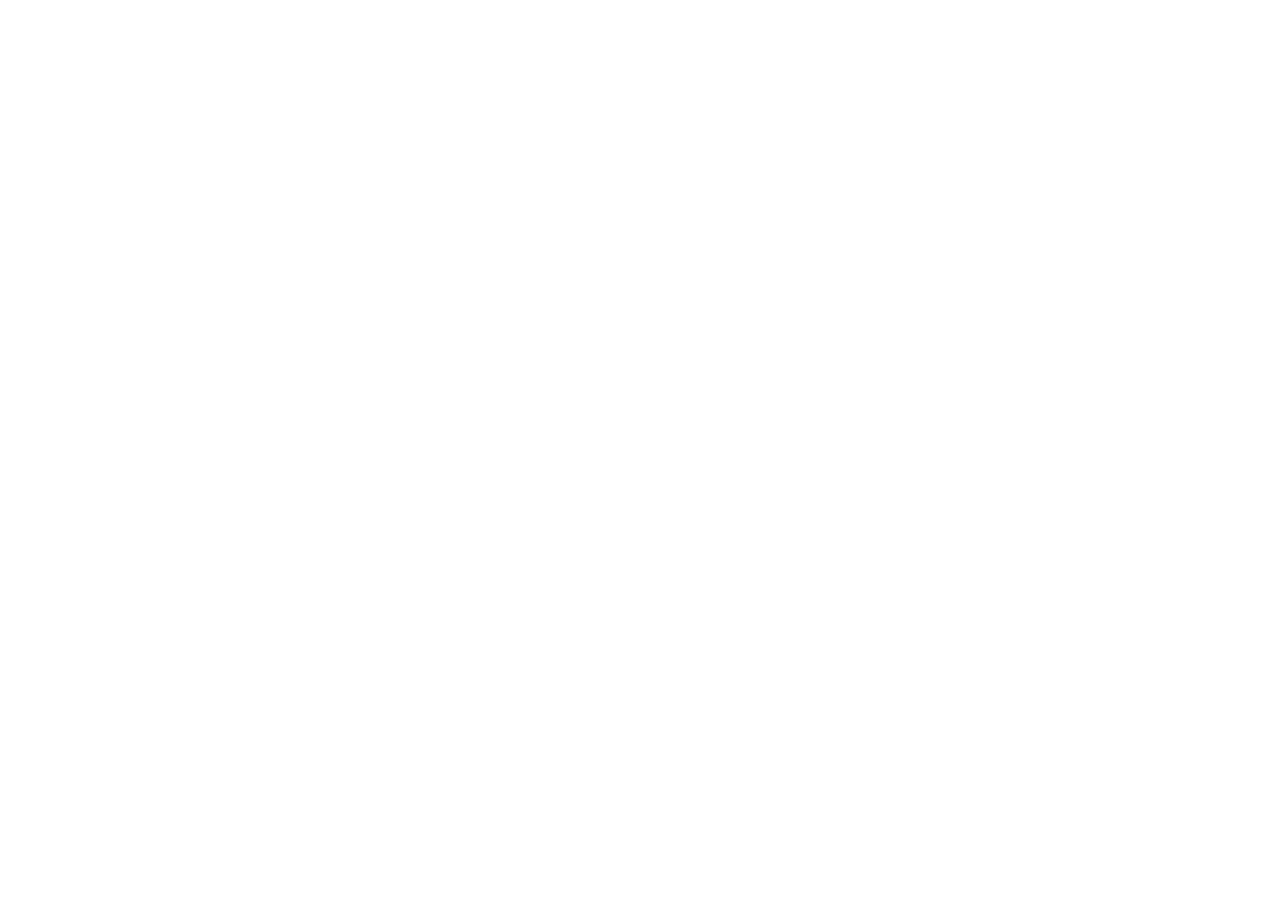
==== index.html @ aa56e837 "init project" ====
<!DOCTYPE html>
<html lang="en">

<head>
    <meta charset="UTF-8">
    <meta http-equiv="X-UA-Compatible" content="IE=edge">
    <meta name="viewport" content="width=device-width, initial-scale=1.0">
    <title>Document</title>
</head>

<body>

</body>

</html>
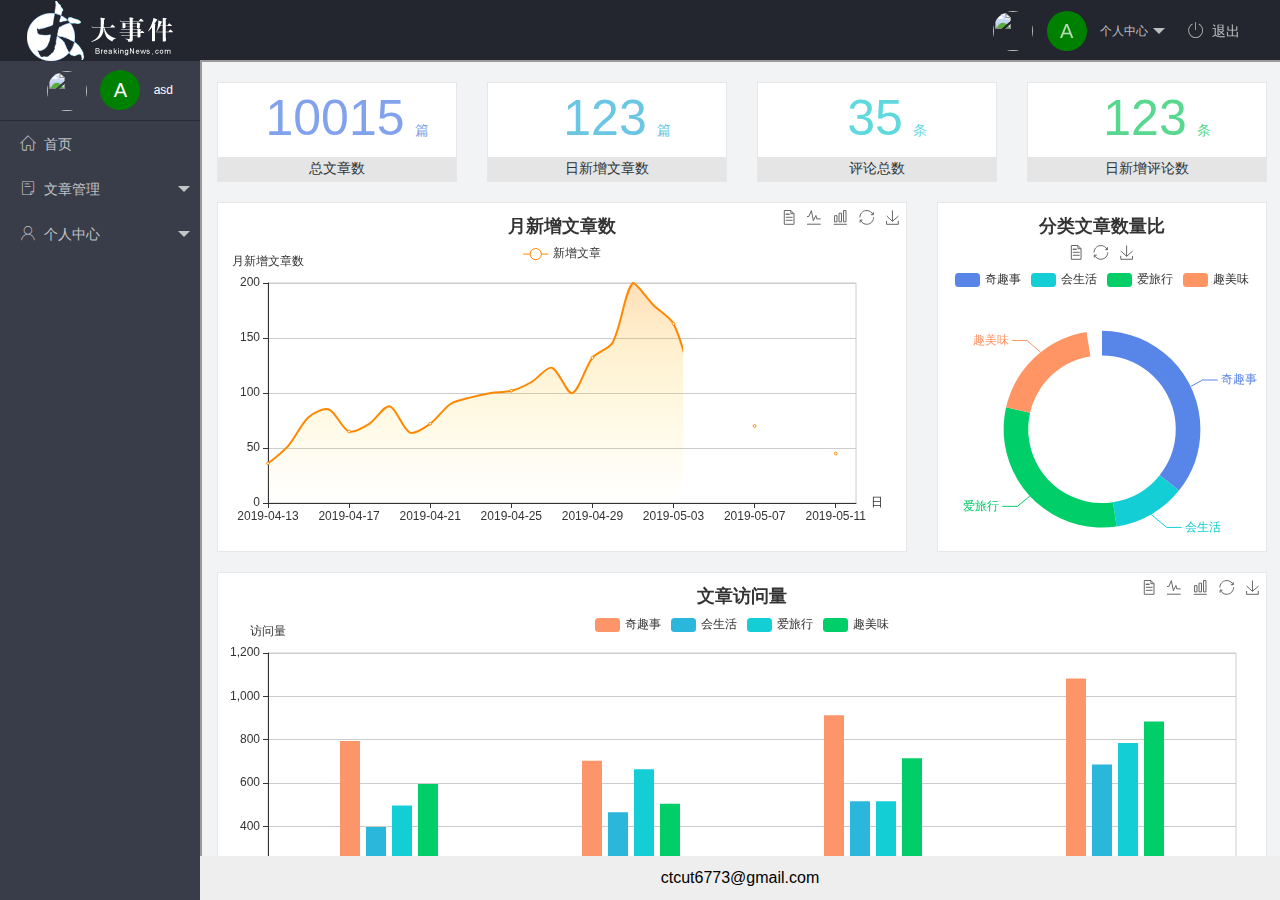
==== commit c8d5aad3: "完成了主页工能" ====
--- a/index.html
+++ b/index.html
@@ -6,10 +6,105 @@
     <meta http-equiv="X-UA-Compatible" content="IE=edge">
     <meta name="viewport" content="width=device-width, initial-scale=1.0">
     <title>Document</title>
+    <link rel="stylesheet" href="/assets/lib/layui/css/layui.css">
+    <link rel="stylesheet" href="/assets/css/index.css">
+    <link rel="stylesheet" href="/assets/fonts/iconfont.css">
 </head>
 
 <body>
+    <div class="layui-layout layui-layout-admin">
+        <div class="layui-header">
+            <div class="layui-logo layui-hide-xs layui-bg-black layui-logoaa">
+                <div class="layui-logoaa"><img src="/assets/images/logo.png" alt=""></div>
+            </div>
+            <!-- 头部区域（可配合layui 已有的水平导航） -->
+            <ul class="layui-nav layui-layout-left">
+                <!-- 移动端显示 -->
+                <li class="layui-nav-item layui-show-xs-inline-block layui-hide-sm" lay-header-event="menuLeft">
+                    <i class="layui-icon layui-icon-spread-left"></i>
+                </li>
 
+
+                <dl class="layui-nav-child">
+                    <dd><a href="">menu 11</a></dd>
+                    <dd><a href="">menu 22</a></dd>
+                    <dd><a href="">menu 33</a></dd>
+                </dl>
+                </li>
+            </ul>
+            <ul class="layui-nav layui-layout-right">
+                <li class="layui-nav-item layui-hide layui-show-md-inline-block">
+                    <a href="javascript:;" class="userinfo">
+                        <img src="//tva1.sinaimg.cn/crop.0.0.118.118.180/5db11ff4gw1e77d3nqrv8j203b03cweg.jpg"
+                            class="layui-nav-img">
+                        <span class="text-avatar">A</span>
+                        个人中心
+                    </a>
+                    <dl class="layui-nav-child">
+                        <dd><a href="">基本资料</a></dd>
+                        <dd><a href="">更换头像</a></dd>
+                        <dd><a href="">重置密码</a></dd>
+                    </dl>
+                </li>
+                <li class="layui-nav-item">
+                    <a href="javascript:;" id="ogou"><span class="iconfont icon-tuichu"></span>退出</a>
+                </li>
+            </ul>
+        </div>
+
+        <div class="layui-side layui-bg-black layui-logoaa">
+            <div class="layui-side-scroll">
+                <!-- 头像 -->
+                <div class="userinfo">
+                    <img src="//tva1.sinaimg.cn/crop.0.0.118.118.180/5db11ff4gw1e77d3nqrv8j203b03cweg.jpg"
+                        class="layui-nav-img">
+                    <span class="text-avatar">A</span>
+                    <span id="welcome">asd</span>
+                </div>
+                <!-- 左侧导航区域（可配合layui已有的垂直导航） -->
+                <ul class="layui-nav layui-nav-tree" lay-shrink="all">
+                    <li class="layui-nav-item"><a href="/home/dashboard.html" target="fm"><span
+                                class="iconfont icon-home"></span>首页</a></li>
+                    <li class="layui-nav-item">
+                        <a class="" href="javascript:;"><span class="iconfont icon-16"></span>文章管理</a>
+                        <dl class="layui-nav-child">
+                            <dd><a href="javascript:;"><i class="layui-icon layui-icon-app"></i> 文章类别</a></dd>
+                            <dd><a href="javascript:;"><i class="layui-icon layui-icon-app"></i>文章列表</a></dd>
+                            <dd><a href="javascript:;"><i class="layui-icon layui-icon-app"></i>发布文章</a></dd>
+
+                        </dl>
+                    </li>
+                    <li class="layui-nav-item">
+                        <a href="javascript:;"><span class="iconfont icon-user"></span>个人中心</a>
+                        <dl class="layui-nav-child">
+                            <dd><a href="javascript:;"><i class="layui-icon layui-icon-app"></i>基本资料</a></dd>
+                            <dd><a href="javascript:;"><i class="layui-icon layui-icon-app"></i>跟换头像</a></dd>
+                            <dd><a href="javascript:;"><i class="layui-icon layui-icon-app"></i>重置密码</a></dd>
+
+                        </dl>
+                    </li>
+
+
+                </ul>
+            </div>
+        </div>
+
+        <div class="layui-body">
+            <!-- 内容主体区域 -->
+
+            <iframe name="fm" src="/home/dashboard.html"></iframe>
+        </div>
+
+        <div class="layui-footer">
+            <!-- 底部固定区域 -->
+            ctcut6773@gmail.com
+        </div>
+    </div>
+
+    <script src="/assets/lib/layui/layui.all.js"></script>
+    <script src="/assets/lib/jquery.js"></script>
+    <script src="/assets/js/baseAPI.js"></script>
+    <script src="/assets/js/index.js"></script>
 </body>
 
 </html>--- a/assets/lib/layui/css/layui.css
+++ b/assets/lib/layui/css/layui.css
@@ -0,0 +1,2 @@
+/** layui-v2.5.5 MIT License By https://www.layui.com */
+ .layui-inline,img{display:inline-block;vertical-align:middle}h1,h2,h3,h4,h5,h6{font-weight:400}.layui-edge,.layui-header,.layui-inline,.layui-main{position:relative}.layui-body,.layui-edge,.layui-elip{overflow:hidden}.layui-btn,.layui-edge,.layui-inline,img{vertical-align:middle}.layui-btn,.layui-disabled,.layui-icon,.layui-unselect{-moz-user-select:none;-webkit-user-select:none;-ms-user-select:none}.layui-elip,.layui-form-checkbox span,.layui-form-pane .layui-form-label{text-overflow:ellipsis;white-space:nowrap}.layui-breadcrumb,.layui-tree-btnGroup{visibility:hidden}blockquote,body,button,dd,div,dl,dt,form,h1,h2,h3,h4,h5,h6,input,li,ol,p,pre,td,textarea,th,ul{margin:0;padding:0;-webkit-tap-highlight-color:rgba(0,0,0,0)}a:active,a:hover{outline:0}img{border:none}li{list-style:none}table{border-collapse:collapse;border-spacing:0}h4,h5,h6{font-size:100%}button,input,optgroup,option,select,textarea{font-family:inherit;font-size:inherit;font-style:inherit;font-weight:inherit;outline:0}pre{white-space:pre-wrap;white-space:-moz-pre-wrap;white-space:-pre-wrap;white-space:-o-pre-wrap;word-wrap:break-word}body{line-height:24px;font:14px Helvetica Neue,Helvetica,PingFang SC,Tahoma,Arial,sans-serif}hr{height:1px;margin:10px 0;border:0;clear:both}a{color:#333;text-decoration:none}a:hover{color:#777}a cite{font-style:normal;*cursor:pointer}.layui-border-box,.layui-border-box *{box-sizing:border-box}.layui-box,.layui-box *{box-sizing:content-box}.layui-clear{clear:both;*zoom:1}.layui-clear:after{content:'\20';clear:both;*zoom:1;display:block;height:0}.layui-inline{*display:inline;*zoom:1}.layui-edge{display:inline-block;width:0;height:0;border-width:6px;border-style:dashed;border-color:transparent}.layui-edge-top{top:-4px;border-bottom-color:#999;border-bottom-style:solid}.layui-edge-right{border-left-color:#999;border-left-style:solid}.layui-edge-bottom{top:2px;border-top-color:#999;border-top-style:solid}.layui-edge-left{border-right-color:#999;border-right-style:solid}.layui-disabled,.layui-disabled:hover{color:#d2d2d2!important;cursor:not-allowed!important}.layui-circle{border-radius:100%}.layui-show{display:block!important}.layui-hide{display:none!important}@font-face{font-family:layui-icon;src:url(../font/iconfont.eot?v=250);src:url(../font/iconfont.eot?v=250#iefix) format('embedded-opentype'),url(../font/iconfont.woff2?v=250) format('woff2'),url(../font/iconfont.woff?v=250) format('woff'),url(../font/iconfont.ttf?v=250) format('truetype'),url(../font/iconfont.svg?v=250#layui-icon) format('svg')}.layui-icon{font-family:layui-icon!important;font-size:16px;font-style:normal;-webkit-font-smoothing:antialiased;-moz-osx-font-smoothing:grayscale}.layui-icon-reply-fill:before{content:"\e611"}.layui-icon-set-fill:before{content:"\e614"}.layui-icon-menu-fill:before{content:"\e60f"}.layui-icon-search:before{content:"\e615"}.layui-icon-share:before{content:"\e641"}.layui-icon-set-sm:before{content:"\e620"}.layui-icon-engine:before{content:"\e628"}.layui-icon-close:before{content:"\1006"}.layui-icon-close-fill:before{content:"\1007"}.layui-icon-chart-screen:before{content:"\e629"}.layui-icon-star:before{content:"\e600"}.layui-icon-circle-dot:before{content:"\e617"}.layui-icon-chat:before{content:"\e606"}.layui-icon-release:before{content:"\e609"}.layui-icon-list:before{content:"\e60a"}.layui-icon-chart:before{content:"\e62c"}.layui-icon-ok-circle:before{content:"\1005"}.layui-icon-layim-theme:before{content:"\e61b"}.layui-icon-table:before{content:"\e62d"}.layui-icon-right:before{content:"\e602"}.layui-icon-left:before{content:"\e603"}.layui-icon-cart-simple:before{content:"\e698"}.layui-icon-face-cry:before{content:"\e69c"}.layui-icon-face-smile:before{content:"\e6af"}.layui-icon-survey:before{content:"\e6b2"}.layui-icon-tree:before{content:"\e62e"}.layui-icon-upload-circle:before{content:"\e62f"}.layui-icon-add-circle:before{content:"\e61f"}.layui-icon-download-circle:before{content:"\e601"}.layui-icon-templeate-1:before{content:"\e630"}.layui-icon-util:before{content:"\e631"}.layui-icon-face-surprised:before{content:"\e664"}.layui-icon-edit:before{content:"\e642"}.layui-icon-speaker:before{content:"\e645"}.layui-icon-down:before{content:"\e61a"}.layui-icon-file:before{content:"\e621"}.layui-icon-layouts:before{content:"\e632"}.layui-icon-rate-half:before{content:"\e6c9"}.layui-icon-add-circle-fine:before{content:"\e608"}.layui-icon-prev-circle:before{content:"\e633"}.layui-icon-read:before{content:"\e705"}.layui-icon-404:before{content:"\e61c"}.layui-icon-carousel:before{content:"\e634"}.layui-icon-help:before{content:"\e607"}.layui-icon-code-circle:before{content:"\e635"}.layui-icon-water:before{content:"\e636"}.layui-icon-username:before{content:"\e66f"}.layui-icon-find-fill:before{content:"\e670"}.layui-icon-about:before{content:"\e60b"}.layui-icon-location:before{content:"\e715"}.layui-icon-up:before{content:"\e619"}.layui-icon-pause:before{content:"\e651"}.layui-icon-date:before{content:"\e637"}.layui-icon-layim-uploadfile:before{content:"\e61d"}.layui-icon-delete:before{content:"\e640"}.layui-icon-play:before{content:"\e652"}.layui-icon-top:before{content:"\e604"}.layui-icon-friends:before{content:"\e612"}.layui-icon-refresh-3:before{content:"\e9aa"}.layui-icon-ok:before{content:"\e605"}.layui-icon-layer:before{content:"\e638"}.layui-icon-face-smile-fine:before{content:"\e60c"}.layui-icon-dollar:before{content:"\e659"}.layui-icon-group:before{content:"\e613"}.layui-icon-layim-download:before{content:"\e61e"}.layui-icon-picture-fine:before{content:"\e60d"}.layui-icon-link:before{content:"\e64c"}.layui-icon-diamond:before{content:"\e735"}.layui-icon-log:before{content:"\e60e"}.layui-icon-rate-solid:before{content:"\e67a"}.layui-icon-fonts-del:before{content:"\e64f"}.layui-icon-unlink:before{content:"\e64d"}.layui-icon-fonts-clear:before{content:"\e639"}.layui-icon-triangle-r:before{content:"\e623"}.layui-icon-circle:before{content:"\e63f"}.layui-icon-radio:before{content:"\e643"}.layui-icon-align-center:before{content:"\e647"}.layui-icon-align-right:before{content:"\e648"}.layui-icon-align-left:before{content:"\e649"}.layui-icon-loading-1:before{content:"\e63e"}.layui-icon-return:before{content:"\e65c"}.layui-icon-fonts-strong:before{content:"\e62b"}.layui-icon-upload:before{content:"\e67c"}.layui-icon-dialogue:before{content:"\e63a"}.layui-icon-video:before{content:"\e6ed"}.layui-icon-headset:before{content:"\e6fc"}.layui-icon-cellphone-fine:before{content:"\e63b"}.layui-icon-add-1:before{content:"\e654"}.layui-icon-face-smile-b:before{content:"\e650"}.layui-icon-fonts-html:before{content:"\e64b"}.layui-icon-form:before{content:"\e63c"}.layui-icon-cart:before{content:"\e657"}.layui-icon-camera-fill:before{content:"\e65d"}.layui-icon-tabs:before{content:"\e62a"}.layui-icon-fonts-code:before{content:"\e64e"}.layui-icon-fire:before{content:"\e756"}.layui-icon-set:before{content:"\e716"}.layui-icon-fonts-u:before{content:"\e646"}.layui-icon-triangle-d:before{content:"\e625"}.layui-icon-tips:before{content:"\e702"}.layui-icon-picture:before{content:"\e64a"}.layui-icon-more-vertical:before{content:"\e671"}.layui-icon-flag:before{content:"\e66c"}.layui-icon-loading:before{content:"\e63d"}.layui-icon-fonts-i:before{content:"\e644"}.layui-icon-refresh-1:before{content:"\e666"}.layui-icon-rmb:before{content:"\e65e"}.layui-icon-home:before{content:"\e68e"}.layui-icon-user:before{content:"\e770"}.layui-icon-notice:before{content:"\e667"}.layui-icon-login-weibo:before{content:"\e675"}.layui-icon-voice:before{content:"\e688"}.layui-icon-upload-drag:before{content:"\e681"}.layui-icon-login-qq:before{content:"\e676"}.layui-icon-snowflake:before{content:"\e6b1"}.layui-icon-file-b:before{content:"\e655"}.layui-icon-template:before{content:"\e663"}.layui-icon-auz:before{content:"\e672"}.layui-icon-console:before{content:"\e665"}.layui-icon-app:before{content:"\e653"}.layui-icon-prev:before{content:"\e65a"}.layui-icon-website:before{content:"\e7ae"}.layui-icon-next:before{content:"\e65b"}.layui-icon-component:before{content:"\e857"}.layui-icon-more:before{content:"\e65f"}.layui-icon-login-wechat:before{content:"\e677"}.layui-icon-shrink-right:before{content:"\e668"}.layui-icon-spread-left:before{content:"\e66b"}.layui-icon-camera:before{content:"\e660"}.layui-icon-note:before{content:"\e66e"}.layui-icon-refresh:before{content:"\e669"}.layui-icon-female:before{content:"\e661"}.layui-icon-male:before{content:"\e662"}.layui-icon-password:before{content:"\e673"}.layui-icon-senior:before{content:"\e674"}.layui-icon-theme:before{content:"\e66a"}.layui-icon-tread:before{content:"\e6c5"}.layui-icon-praise:before{content:"\e6c6"}.layui-icon-star-fill:before{content:"\e658"}.layui-icon-rate:before{content:"\e67b"}.layui-icon-template-1:before{content:"\e656"}.layui-icon-vercode:before{content:"\e679"}.layui-icon-cellphone:before{content:"\e678"}.layui-icon-screen-full:before{content:"\e622"}.layui-icon-screen-restore:before{content:"\e758"}.layui-icon-cols:before{content:"\e610"}.layui-icon-export:before{content:"\e67d"}.layui-icon-print:before{content:"\e66d"}.layui-icon-slider:before{content:"\e714"}.layui-icon-addition:before{content:"\e624"}.layui-icon-subtraction:before{content:"\e67e"}.layui-icon-service:before{content:"\e626"}.layui-icon-transfer:before{content:"\e691"}.layui-main{width:1140px;margin:0 auto}.layui-header{z-index:1000;height:60px}.layui-header a:hover{transition:all .5s;-webkit-transition:all .5s}.layui-side{position:fixed;left:0;top:0;bottom:0;z-index:999;width:200px;overflow-x:hidden}.layui-side-scroll{position:relative;width:220px;height:100%;overflow-x:hidden}.layui-body{position:absolute;left:200px;right:0;top:0;bottom:0;z-index:998;width:auto;overflow-y:auto;box-sizing:border-box}.layui-layout-body{overflow:hidden}.layui-layout-admin .layui-header{background-color:#23262E}.layui-layout-admin .layui-side{top:60px;width:200px;overflow-x:hidden}.layui-layout-admin .layui-body{position:fixed;top:60px;bottom:44px}.layui-layout-admin .layui-main{width:auto;margin:0 15px}.layui-layout-admin .layui-footer{position:fixed;left:200px;right:0;bottom:0;height:44px;line-height:44px;padding:0 15px;background-color:#eee}.layui-layout-admin .layui-logo{position:absolute;left:0;top:0;width:200px;height:100%;line-height:60px;text-align:center;color:#009688;font-size:16px}.layui-layout-admin .layui-header .layui-nav{background:0 0}.layui-layout-left{position:absolute!important;left:200px;top:0}.layui-layout-right{position:absolute!important;right:0;top:0}.layui-container{position:relative;margin:0 auto;padding:0 15px;box-sizing:border-box}.layui-fluid{position:relative;margin:0 auto;padding:0 15px}.layui-row:after,.layui-row:before{content:'';display:block;clear:both}.layui-col-lg1,.layui-col-lg10,.layui-col-lg11,.layui-col-lg12,.layui-col-lg2,.layui-col-lg3,.layui-col-lg4,.layui-col-lg5,.layui-col-lg6,.layui-col-lg7,.layui-col-lg8,.layui-col-lg9,.layui-col-md1,.layui-col-md10,.layui-col-md11,.layui-col-md12,.layui-col-md2,.layui-col-md3,.layui-col-md4,.layui-col-md5,.layui-col-md6,.layui-col-md7,.layui-col-md8,.layui-col-md9,.layui-col-sm1,.layui-col-sm10,.layui-col-sm11,.layui-col-sm12,.layui-col-sm2,.layui-col-sm3,.layui-col-sm4,.layui-col-sm5,.layui-col-sm6,.layui-col-sm7,.layui-col-sm8,.layui-col-sm9,.layui-col-xs1,.layui-col-xs10,.layui-col-xs11,.layui-col-xs12,.layui-col-xs2,.layui-col-xs3,.layui-col-xs4,.layui-col-xs5,.layui-col-xs6,.layui-col-xs7,.layui-col-xs8,.layui-col-xs9{position:relative;display:block;box-sizing:border-box}.layui-col-xs1,.layui-col-xs10,.layui-col-xs11,.layui-col-xs12,.layui-col-xs2,.layui-col-xs3,.layui-col-xs4,.layui-col-xs5,.layui-col-xs6,.layui-col-xs7,.layui-col-xs8,.layui-col-xs9{float:left}.layui-col-xs1{width:8.33333333%}.layui-col-xs2{width:16.66666667%}.layui-col-xs3{width:25%}.layui-col-xs4{width:33.33333333%}.layui-col-xs5{width:41.66666667%}.layui-col-xs6{width:50%}.layui-col-xs7{width:58.33333333%}.layui-col-xs8{width:66.66666667%}.layui-col-xs9{width:75%}.layui-col-xs10{width:83.33333333%}.layui-col-xs11{width:91.66666667%}.layui-col-xs12{width:100%}.layui-col-xs-offset1{margin-left:8.33333333%}.layui-col-xs-offset2{margin-left:16.66666667%}.layui-col-xs-offset3{margin-left:25%}.layui-col-xs-offset4{margin-left:33.33333333%}.layui-col-xs-offset5{margin-left:41.66666667%}.layui-col-xs-offset6{margin-left:50%}.layui-col-xs-offset7{margin-left:58.33333333%}.layui-col-xs-offset8{margin-left:66.66666667%}.layui-col-xs-offset9{margin-left:75%}.layui-col-xs-offset10{margin-left:83.33333333%}.layui-col-xs-offset11{margin-left:91.66666667%}.layui-col-xs-offset12{margin-left:100%}@media screen and (max-width:768px){.layui-hide-xs{display:none!important}.layui-show-xs-block{display:block!important}.layui-show-xs-inline{display:inline!important}.layui-show-xs-inline-block{display:inline-block!important}}@media screen and (min-width:768px){.layui-container{width:750px}.layui-hide-sm{display:none!important}.layui-show-sm-block{display:block!important}.layui-show-sm-inline{display:inline!important}.layui-show-sm-inline-block{display:inline-block!important}.layui-col-sm1,.layui-col-sm10,.layui-col-sm11,.layui-col-sm12,.layui-col-sm2,.layui-col-sm3,.layui-col-sm4,.layui-col-sm5,.layui-col-sm6,.layui-col-sm7,.layui-col-sm8,.layui-col-sm9{float:left}.layui-col-sm1{width:8.33333333%}.layui-col-sm2{width:16.66666667%}.layui-col-sm3{width:25%}.layui-col-sm4{width:33.33333333%}.layui-col-sm5{width:41.66666667%}.layui-col-sm6{width:50%}.layui-col-sm7{width:58.33333333%}.layui-col-sm8{width:66.66666667%}.layui-col-sm9{width:75%}.layui-col-sm10{width:83.33333333%}.layui-col-sm11{width:91.66666667%}.layui-col-sm12{width:100%}.layui-col-sm-offset1{margin-left:8.33333333%}.layui-col-sm-offset2{margin-left:16.66666667%}.layui-col-sm-offset3{margin-left:25%}.layui-col-sm-offset4{margin-left:33.33333333%}.layui-col-sm-offset5{margin-left:41.66666667%}.layui-col-sm-offset6{margin-left:50%}.layui-col-sm-offset7{margin-left:58.33333333%}.layui-col-sm-offset8{margin-left:66.66666667%}.layui-col-sm-offset9{margin-left:75%}.layui-col-sm-offset10{margin-left:83.33333333%}.layui-col-sm-offset11{margin-left:91.66666667%}.layui-col-sm-offset12{margin-left:100%}}@media screen and (min-width:992px){.layui-container{width:970px}.layui-hide-md{display:none!important}.layui-show-md-block{display:block!important}.layui-show-md-inline{display:inline!important}.layui-show-md-inline-block{display:inline-block!important}.layui-col-md1,.layui-col-md10,.layui-col-md11,.layui-col-md12,.layui-col-md2,.layui-col-md3,.layui-col-md4,.layui-col-md5,.layui-col-md6,.layui-col-md7,.layui-col-md8,.layui-col-md9{float:left}.layui-col-md1{width:8.33333333%}.layui-col-md2{width:16.66666667%}.layui-col-md3{width:25%}.layui-col-md4{width:33.33333333%}.layui-col-md5{width:41.66666667%}.layui-col-md6{width:50%}.layui-col-md7{width:58.33333333%}.layui-col-md8{width:66.66666667%}.layui-col-md9{width:75%}.layui-col-md10{width:83.33333333%}.layui-col-md11{width:91.66666667%}.layui-col-md12{width:100%}.layui-col-md-offset1{margin-left:8.33333333%}.layui-col-md-offset2{margin-left:16.66666667%}.layui-col-md-offset3{margin-left:25%}.layui-col-md-offset4{margin-left:33.33333333%}.layui-col-md-offset5{margin-left:41.66666667%}.layui-col-md-offset6{margin-left:50%}.layui-col-md-offset7{margin-left:58.33333333%}.layui-col-md-offset8{margin-left:66.66666667%}.layui-col-md-offset9{margin-left:75%}.layui-col-md-offset10{margin-left:83.33333333%}.layui-col-md-offset11{margin-left:91.66666667%}.layui-col-md-offset12{margin-left:100%}}@media screen and (min-width:1200px){.layui-container{width:1170px}.layui-hide-lg{display:none!important}.layui-show-lg-block{display:block!important}.layui-show-lg-inline{display:inline!important}.layui-show-lg-inline-block{display:inline-block!important}.layui-col-lg1,.layui-col-lg10,.layui-col-lg11,.layui-col-lg12,.layui-col-lg2,.layui-col-lg3,.layui-col-lg4,.layui-col-lg5,.layui-col-lg6,.layui-col-lg7,.layui-col-lg8,.layui-col-lg9{float:left}.layui-col-lg1{width:8.33333333%}.layui-col-lg2{width:16.66666667%}.layui-col-lg3{width:25%}.layui-col-lg4{width:33.33333333%}.layui-col-lg5{width:41.66666667%}.layui-col-lg6{width:50%}.layui-col-lg7{width:58.33333333%}.layui-col-lg8{width:66.66666667%}.layui-col-lg9{width:75%}.layui-col-lg10{width:83.33333333%}.layui-col-lg11{width:91.66666667%}.layui-col-lg12{width:100%}.layui-col-lg-offset1{margin-left:8.33333333%}.layui-col-lg-offset2{margin-left:16.66666667%}.layui-col-lg-offset3{margin-left:25%}.layui-col-lg-offset4{margin-left:33.33333333%}.layui-col-lg-offset5{margin-left:41.66666667%}.layui-col-lg-offset6{margin-left:50%}.layui-col-lg-offset7{margin-left:58.33333333%}.layui-col-lg-offset8{margin-left:66.66666667%}.layui-col-lg-offset9{margin-left:75%}.layui-col-lg-offset10{margin-left:83.33333333%}.layui-col-lg-offset11{margin-left:91.66666667%}.layui-col-lg-offset12{margin-left:100%}}.layui-col-space1{margin:-.5px}.layui-col-space1>*{padding:.5px}.layui-col-space3{margin:-1.5px}.layui-col-space3>*{padding:1.5px}.layui-col-space5{margin:-2.5px}.layui-col-space5>*{padding:2.5px}.layui-col-space8{margin:-3.5px}.layui-col-space8>*{padding:3.5px}.layui-col-space10{margin:-5px}.layui-col-space10>*{padding:5px}.layui-col-space12{margin:-6px}.layui-col-space12>*{padding:6px}.layui-col-space15{margin:-7.5px}.layui-col-space15>*{padding:7.5px}.layui-col-space18{margin:-9px}.layui-col-space18>*{padding:9px}.layui-col-space20{margin:-10px}.layui-col-space20>*{padding:10px}.layui-col-space22{margin:-11px}.layui-col-space22>*{padding:11px}.layui-col-space25{margin:-12.5px}.layui-col-space25>*{padding:12.5px}.layui-col-space30{margin:-15px}.layui-col-space30>*{padding:15px}.layui-btn,.layui-input,.layui-select,.layui-textarea,.layui-upload-button{outline:0;-webkit-appearance:none;transition:all .3s;-webkit-transition:all .3s;box-sizing:border-box}.layui-elem-quote{margin-bottom:10px;padding:15px;line-height:22px;border-left:5px solid #009688;border-radius:0 2px 2px 0;background-color:#f2f2f2}.layui-quote-nm{border-style:solid;border-width:1px 1px 1px 5px;background:0 0}.layui-elem-field{margin-bottom:10px;padding:0;border-width:1px;border-style:solid}.layui-elem-field legend{margin-left:20px;padding:0 10px;font-size:20px;font-weight:300}.layui-field-title{margin:10px 0 20px;border-width:1px 0 0}.layui-field-box{padding:10px 15px}.layui-field-title .layui-field-box{padding:10px 0}.layui-progress{position:relative;height:6px;border-radius:20px;background-color:#e2e2e2}.layui-progress-bar{position:absolute;left:0;top:0;width:0;max-width:100%;height:6px;border-radius:20px;text-align:right;background-color:#5FB878;transition:all .3s;-webkit-transition:all .3s}.layui-progress-big,.layui-progress-big .layui-progress-bar{height:18px;line-height:18px}.layui-progress-text{position:relative;top:-20px;line-height:18px;font-size:12px;color:#666}.layui-progress-big .layui-progress-text{position:static;padding:0 10px;color:#fff}.layui-collapse{border-width:1px;border-style:solid;border-radius:2px}.layui-colla-content,.layui-colla-item{border-top-width:1px;border-top-style:solid}.layui-colla-item:first-child{border-top:none}.layui-colla-title{position:relative;height:42px;line-height:42px;padding:0 15px 0 35px;color:#333;background-color:#f2f2f2;cursor:pointer;font-size:14px;overflow:hidden}.layui-colla-content{display:none;padding:10px 15px;line-height:22px;color:#666}.layui-colla-icon{position:absolute;left:15px;top:0;font-size:14px}.layui-card{margin-bottom:15px;border-radius:2px;background-color:#fff;box-shadow:0 1px 2px 0 rgba(0,0,0,.05)}.layui-card:last-child{margin-bottom:0}.layui-card-header{position:relative;height:42px;line-height:42px;padding:0 15px;border-bottom:1px solid #f6f6f6;color:#333;border-radius:2px 2px 0 0;font-size:14px}.layui-bg-black,.layui-bg-blue,.layui-bg-cyan,.layui-bg-green,.layui-bg-orange,.layui-bg-red{color:#fff!important}.layui-card-body{position:relative;padding:10px 15px;line-height:24px}.layui-card-body[pad15]{padding:15px}.layui-card-body[pad20]{padding:20px}.layui-card-body .layui-table{margin:5px 0}.layui-card .layui-tab{margin:0}.layui-panel-window{position:relative;padding:15px;border-radius:0;border-top:5px solid #E6E6E6;background-color:#fff}.layui-auxiliar-moving{position:fixed;left:0;right:0;top:0;bottom:0;width:100%;height:100%;background:0 0;z-index:9999999999}.layui-form-label,.layui-form-mid,.layui-form-select,.layui-input-block,.layui-input-inline,.layui-textarea{position:relative}.layui-bg-red{background-color:#FF5722!important}.layui-bg-orange{background-color:#FFB800!important}.layui-bg-green{background-color:#009688!important}.layui-bg-cyan{background-color:#2F4056!important}.layui-bg-blue{background-color:#1E9FFF!important}.layui-bg-black{background-color:#393D49!important}.layui-bg-gray{background-color:#eee!important;color:#666!important}.layui-badge-rim,.layui-colla-content,.layui-colla-item,.layui-collapse,.layui-elem-field,.layui-form-pane .layui-form-item[pane],.layui-form-pane .layui-form-label,.layui-input,.layui-layedit,.layui-layedit-tool,.layui-quote-nm,.layui-select,.layui-tab-bar,.layui-tab-card,.layui-tab-title,.layui-tab-title .layui-this:after,.layui-textarea{border-color:#e6e6e6}.layui-timeline-item:before,hr{background-color:#e6e6e6}.layui-text{line-height:22px;font-size:14px;color:#666}.layui-text h1,.layui-text h2,.layui-text h3{font-weight:500;color:#333}.layui-text h1{font-size:30px}.layui-text h2{font-size:24px}.layui-text h3{font-size:18px}.layui-text a:not(.layui-btn){color:#01AAED}.layui-text a:not(.layui-btn):hover{text-decoration:underline}.layui-text ul{padding:5px 0 5px 15px}.layui-text ul li{margin-top:5px;list-style-type:disc}.layui-text em,.layui-word-aux{color:#999!important;padding:0 5px!important}.layui-btn{display:inline-block;height:38px;line-height:38px;padding:0 18px;background-color:#009688;color:#fff;white-space:nowrap;text-align:center;font-size:14px;border:none;border-radius:2px;cursor:pointer}.layui-btn:hover{opacity:.8;filter:alpha(opacity=80);color:#fff}.layui-btn:active{opacity:1;filter:alpha(opacity=100)}.layui-btn+.layui-btn{margin-left:10px}.layui-btn-container{font-size:0}.layui-btn-container .layui-btn{margin-right:10px;margin-bottom:10px}.layui-btn-container .layui-btn+.layui-btn{margin-left:0}.layui-table .layui-btn-container .layui-btn{margin-bottom:9px}.layui-btn-radius{border-radius:100px}.layui-btn .layui-icon{margin-right:3px;font-size:18px;vertical-align:bottom;vertical-align:middle\9}.layui-btn-primary{border:1px solid #C9C9C9;background-color:#fff;color:#555}.layui-btn-primary:hover{border-color:#009688;color:#333}.layui-btn-normal{background-color:#1E9FFF}.layui-btn-warm{background-color:#FFB800}.layui-btn-danger{background-color:#FF5722}.layui-btn-checked{background-color:#5FB878}.layui-btn-disabled,.layui-btn-disabled:active,.layui-btn-disabled:hover{border:1px solid #e6e6e6;background-color:#FBFBFB;color:#C9C9C9;cursor:not-allowed;opacity:1}.layui-btn-lg{height:44px;line-height:44px;padding:0 25px;font-size:16px}.layui-btn-sm{height:30px;line-height:30px;padding:0 10px;font-size:12px}.layui-btn-sm i{font-size:16px!important}.layui-btn-xs{height:22px;line-height:22px;padding:0 5px;font-size:12px}.layui-btn-xs i{font-size:14px!important}.layui-btn-group{display:inline-block;vertical-align:middle;font-size:0}.layui-btn-group .layui-btn{margin-left:0!important;margin-right:0!important;border-left:1px solid rgba(255,255,255,.5);border-radius:0}.layui-btn-group .layui-btn-primary{border-left:none}.layui-btn-group .layui-btn-primary:hover{border-color:#C9C9C9;color:#009688}.layui-btn-group .layui-btn:first-child{border-left:none;border-radius:2px 0 0 2px}.layui-btn-group .layui-btn-primary:first-child{border-left:1px solid #c9c9c9}.layui-btn-group .layui-btn:last-child{border-radius:0 2px 2px 0}.layui-btn-group .layui-btn+.layui-btn{margin-left:0}.layui-btn-group+.layui-btn-group{margin-left:10px}.layui-btn-fluid{width:100%}.layui-input,.layui-select,.layui-textarea{height:38px;line-height:1.3;line-height:38px\9;border-width:1px;border-style:solid;background-color:#fff;border-radius:2px}.layui-input::-webkit-input-placeholder,.layui-select::-webkit-input-placeholder,.layui-textarea::-webkit-input-placeholder{line-height:1.3}.layui-input,.layui-textarea{display:block;width:100%;padding-left:10px}.layui-input:hover,.layui-textarea:hover{border-color:#D2D2D2!important}.layui-input:focus,.layui-textarea:focus{border-color:#C9C9C9!important}.layui-textarea{min-height:100px;height:auto;line-height:20px;padding:6px 10px;resize:vertical}.layui-select{padding:0 10px}.layui-form input[type=checkbox],.layui-form input[type=radio],.layui-form select{display:none}.layui-form [lay-ignore]{display:initial}.layui-form-item{margin-bottom:15px;clear:both;*zoom:1}.layui-form-item:after{content:'\20';clear:both;*zoom:1;display:block;height:0}.layui-form-label{float:left;display:block;padding:9px 15px;width:80px;font-weight:400;line-height:20px;text-align:right}.layui-form-label-col{display:block;float:none;padding:9px 0;line-height:20px;text-align:left}.layui-form-item .layui-inline{margin-bottom:5px;margin-right:10px}.layui-input-block{margin-left:110px;min-height:36px}.layui-input-inline{display:inline-block;vertical-align:middle}.layui-form-item .layui-input-inline{float:left;width:190px;margin-right:10px}.layui-form-text .layui-input-inline{width:auto}.layui-form-mid{float:left;display:block;padding:9px 0!important;line-height:20px;margin-right:10px}.layui-form-danger+.layui-form-select .layui-input,.layui-form-danger:focus{border-color:#FF5722!important}.layui-form-select .layui-input{padding-right:30px;cursor:pointer}.layui-form-select .layui-edge{position:absolute;right:10px;top:50%;margin-top:-3px;cursor:pointer;border-width:6px;border-top-color:#c2c2c2;border-top-style:solid;transition:all .3s;-webkit-transition:all .3s}.layui-form-select dl{display:none;position:absolute;left:0;top:42px;padding:5px 0;z-index:899;min-width:100%;border:1px solid #d2d2d2;max-height:300px;overflow-y:auto;background-color:#fff;border-radius:2px;box-shadow:0 2px 4px rgba(0,0,0,.12);box-sizing:border-box}.layui-form-select dl dd,.layui-form-select dl dt{padding:0 10px;line-height:36px;white-space:nowrap;overflow:hidden;text-overflow:ellipsis}.layui-form-select dl dt{font-size:12px;color:#999}.layui-form-select dl dd{cursor:pointer}.layui-form-select dl dd:hover{background-color:#f2f2f2;-webkit-transition:.5s all;transition:.5s all}.layui-form-select .layui-select-group dd{padding-left:20px}.layui-form-select dl dd.layui-select-tips{padding-left:10px!important;color:#999}.layui-form-select dl dd.layui-this{background-color:#5FB878;color:#fff}.layui-form-checkbox,.layui-form-select dl dd.layui-disabled{background-color:#fff}.layui-form-selected dl{display:block}.layui-form-checkbox,.layui-form-checkbox *,.layui-form-switch{display:inline-block;vertical-align:middle}.layui-form-selected .layui-edge{margin-top:-9px;-webkit-transform:rotate(180deg);transform:rotate(180deg);margin-top:-3px\9}:root .layui-form-selected .layui-edge{margin-top:-9px\0/IE9}.layui-form-selectup dl{top:auto;bottom:42px}.layui-select-none{margin:5px 0;text-align:center;color:#999}.layui-select-disabled .layui-disabled{border-color:#eee!important}.layui-select-disabled .layui-edge{border-top-color:#d2d2d2}.layui-form-checkbox{position:relative;height:30px;line-height:30px;margin-right:10px;padding-right:30px;cursor:pointer;font-size:0;-webkit-transition:.1s linear;transition:.1s linear;box-sizing:border-box}.layui-form-checkbox span{padding:0 10px;height:100%;font-size:14px;border-radius:2px 0 0 2px;background-color:#d2d2d2;color:#fff;overflow:hidden}.layui-form-checkbox:hover span{background-color:#c2c2c2}.layui-form-checkbox i{position:absolute;right:0;top:0;width:30px;height:28px;border:1px solid #d2d2d2;border-left:none;border-radius:0 2px 2px 0;color:#fff;font-size:20px;text-align:center}.layui-form-checkbox:hover i{border-color:#c2c2c2;color:#c2c2c2}.layui-form-checked,.layui-form-checked:hover{border-color:#5FB878}.layui-form-checked span,.layui-form-checked:hover span{background-color:#5FB878}.layui-form-checked i,.layui-form-checked:hover i{color:#5FB878}.layui-form-item .layui-form-checkbox{margin-top:4px}.layui-form-checkbox[lay-skin=primary]{height:auto!important;line-height:normal!important;min-width:18px;min-height:18px;border:none!important;margin-right:0;padding-left:28px;padding-right:0;background:0 0}.layui-form-checkbox[lay-skin=primary] span{padding-left:0;padding-right:15px;line-height:18px;background:0 0;color:#666}.layui-form-checkbox[lay-skin=primary] i{right:auto;left:0;width:16px;height:16px;line-height:16px;border:1px solid #d2d2d2;font-size:12px;border-radius:2px;background-color:#fff;-webkit-transition:.1s linear;transition:.1s linear}.layui-form-checkbox[lay-skin=primary]:hover i{border-color:#5FB878;color:#fff}.layui-form-checked[lay-skin=primary] i{border-color:#5FB878!important;background-color:#5FB878;color:#fff}.layui-checkbox-disbaled[lay-skin=primary] span{background:0 0!important;color:#c2c2c2}.layui-checkbox-disbaled[lay-skin=primary]:hover i{border-color:#d2d2d2}.layui-form-item .layui-form-checkbox[lay-skin=primary]{margin-top:10px}.layui-form-switch{position:relative;height:22px;line-height:22px;min-width:35px;padding:0 5px;margin-top:8px;border:1px solid #d2d2d2;border-radius:20px;cursor:pointer;background-color:#fff;-webkit-transition:.1s linear;transition:.1s linear}.layui-form-switch i{position:absolute;left:5px;top:3px;width:16px;height:16px;border-radius:20px;background-color:#d2d2d2;-webkit-transition:.1s linear;transition:.1s linear}.layui-form-switch em{position:relative;top:0;width:25px;margin-left:21px;padding:0!important;text-align:center!important;color:#999!important;font-style:normal!important;font-size:12px}.layui-form-onswitch{border-color:#5FB878;background-color:#5FB878}.layui-checkbox-disbaled,.layui-checkbox-disbaled i{border-color:#e2e2e2!important}.layui-form-onswitch i{left:100%;margin-left:-21px;background-color:#fff}.layui-form-onswitch em{margin-left:5px;margin-right:21px;color:#fff!important}.layui-checkbox-disbaled span{background-color:#e2e2e2!important}.layui-checkbox-disbaled:hover i{color:#fff!important}[lay-radio]{display:none}.layui-form-radio,.layui-form-radio *{display:inline-block;vertical-align:middle}.layui-form-radio{line-height:28px;margin:6px 10px 0 0;padding-right:10px;cursor:pointer;font-size:0}.layui-form-radio *{font-size:14px}.layui-form-radio>i{margin-right:8px;font-size:22px;color:#c2c2c2}.layui-form-radio>i:hover,.layui-form-radioed>i{color:#5FB878}.layui-radio-disbaled>i{color:#e2e2e2!important}.layui-form-pane .layui-form-label{width:110px;padding:8px 15px;height:38px;line-height:20px;border-width:1px;border-style:solid;border-radius:2px 0 0 2px;text-align:center;background-color:#FBFBFB;overflow:hidden;box-sizing:border-box}.layui-form-pane .layui-input-inline{margin-left:-1px}.layui-form-pane .layui-input-block{margin-left:110px;left:-1px}.layui-form-pane .layui-input{border-radius:0 2px 2px 0}.layui-form-pane .layui-form-text .layui-form-label{float:none;width:100%;border-radius:2px;box-sizing:border-box;text-align:left}.layui-form-pane .layui-form-text .layui-input-inline{display:block;margin:0;top:-1px;clear:both}.layui-form-pane .layui-form-text .layui-input-block{margin:0;left:0;top:-1px}.layui-form-pane .layui-form-text .layui-textarea{min-height:100px;border-radius:0 0 2px 2px}.layui-form-pane .layui-form-checkbox{margin:4px 0 4px 10px}.layui-form-pane .layui-form-radio,.layui-form-pane .layui-form-switch{margin-top:6px;margin-left:10px}.layui-form-pane .layui-form-item[pane]{position:relative;border-width:1px;border-style:solid}.layui-form-pane .layui-form-item[pane] .layui-form-label{position:absolute;left:0;top:0;height:100%;border-width:0 1px 0 0}.layui-form-pane .layui-form-item[pane] .layui-input-inline{margin-left:110px}@media screen and (max-width:450px){.layui-form-item .layui-form-label{text-overflow:ellipsis;overflow:hidden;white-space:nowrap}.layui-form-item .layui-inline{display:block;margin-right:0;margin-bottom:20px;clear:both}.layui-form-item .layui-inline:after{content:'\20';clear:both;display:block;height:0}.layui-form-item .layui-input-inline{display:block;float:none;left:-3px;width:auto;margin:0 0 10px 112px}.layui-form-item .layui-input-inline+.layui-form-mid{margin-left:110px;top:-5px;padding:0}.layui-form-item .layui-form-checkbox{margin-right:5px;margin-bottom:5px}}.layui-layedit{border-width:1px;border-style:solid;border-radius:2px}.layui-layedit-tool{padding:3px 5px;border-bottom-width:1px;border-bottom-style:solid;font-size:0}.layedit-tool-fixed{position:fixed;top:0;border-top:1px solid #e2e2e2}.layui-layedit-tool .layedit-tool-mid,.layui-layedit-tool .layui-icon{display:inline-block;vertical-align:middle;text-align:center;font-size:14px}.layui-layedit-tool .layui-icon{position:relative;width:32px;height:30px;line-height:30px;margin:3px 5px;color:#777;cursor:pointer;border-radius:2px}.layui-layedit-tool .layui-icon:hover{color:#393D49}.layui-layedit-tool .layui-icon:active{color:#000}.layui-layedit-tool .layedit-tool-active{background-color:#e2e2e2;color:#000}.layui-layedit-tool .layui-disabled,.layui-layedit-tool .layui-disabled:hover{color:#d2d2d2;cursor:not-allowed}.layui-layedit-tool .layedit-tool-mid{width:1px;height:18px;margin:0 10px;background-color:#d2d2d2}.layedit-tool-html{width:50px!important;font-size:30px!important}.layedit-tool-b,.layedit-tool-code,.layedit-tool-help{font-size:16px!important}.layedit-tool-d,.layedit-tool-face,.layedit-tool-image,.layedit-tool-unlink{font-size:18px!important}.layedit-tool-image input{position:absolute;font-size:0;left:0;top:0;width:100%;height:100%;opacity:.01;filter:Alpha(opacity=1);cursor:pointer}.layui-layedit-iframe iframe{display:block;width:100%}#LAY_layedit_code{overflow:hidden}.layui-laypage{display:inline-block;*display:inline;*zoom:1;vertical-align:middle;margin:10px 0;font-size:0}.layui-laypage>a:first-child,.layui-laypage>a:first-child em{border-radius:2px 0 0 2px}.layui-laypage>a:last-child,.layui-laypage>a:last-child em{border-radius:0 2px 2px 0}.layui-laypage>:first-child{margin-left:0!important}.layui-laypage>:last-child{margin-right:0!important}.layui-laypage a,.layui-laypage button,.layui-laypage input,.layui-laypage select,.layui-laypage span{border:1px solid #e2e2e2}.layui-laypage a,.layui-laypage span{display:inline-block;*display:inline;*zoom:1;vertical-align:middle;padding:0 15px;height:28px;line-height:28px;margin:0 -1px 5px 0;background-color:#fff;color:#333;font-size:12px}.layui-flow-more a *,.layui-laypage input,.layui-table-view select[lay-ignore]{display:inline-block}.layui-laypage a:hover{color:#009688}.layui-laypage em{font-style:normal}.layui-laypage .layui-laypage-spr{color:#999;font-weight:700}.layui-laypage a{text-decoration:none}.layui-laypage .layui-laypage-curr{position:relative}.layui-laypage .layui-laypage-curr em{position:relative;color:#fff}.layui-laypage .layui-laypage-curr .layui-laypage-em{position:absolute;left:-1px;top:-1px;padding:1px;width:100%;height:100%;background-color:#009688}.layui-laypage-em{border-radius:2px}.layui-laypage-next em,.layui-laypage-prev em{font-family:Sim sun;font-size:16px}.layui-laypage .layui-laypage-count,.layui-laypage .layui-laypage-limits,.layui-laypage .layui-laypage-refresh,.layui-laypage .layui-laypage-skip{margin-left:10px;margin-right:10px;padding:0;border:none}.layui-laypage .layui-laypage-limits,.layui-laypage .layui-laypage-refresh{vertical-align:top}.layui-laypage .layui-laypage-refresh i{font-size:18px;cursor:pointer}.layui-laypage select{height:22px;padding:3px;border-radius:2px;cursor:pointer}.layui-laypage .layui-laypage-skip{height:30px;line-height:30px;color:#999}.layui-laypage button,.layui-laypage input{height:30px;line-height:30px;border-radius:2px;vertical-align:top;background-color:#fff;box-sizing:border-box}.layui-laypage input{width:40px;margin:0 10px;padding:0 3px;text-align:center}.layui-laypage input:focus,.layui-laypage select:focus{border-color:#009688!important}.layui-laypage button{margin-left:10px;padding:0 10px;cursor:pointer}.layui-table,.layui-table-view{margin:10px 0}.layui-flow-more{margin:10px 0;text-align:center;color:#999;font-size:14px}.layui-flow-more a{height:32px;line-height:32px}.layui-flow-more a *{vertical-align:top}.layui-flow-more a cite{padding:0 20px;border-radius:3px;background-color:#eee;color:#333;font-style:normal}.layui-flow-more a cite:hover{opacity:.8}.layui-flow-more a i{font-size:30px;color:#737383}.layui-table{width:100%;background-color:#fff;color:#666}.layui-table tr{transition:all .3s;-webkit-transition:all .3s}.layui-table th{text-align:left;font-weight:400}.layui-table tbody tr:hover,.layui-table thead tr,.layui-table-click,.layui-table-header,.layui-table-hover,.layui-table-mend,.layui-table-patch,.layui-table-tool,.layui-table-total,.layui-table-total tr,.layui-table[lay-even] tr:nth-child(even){background-color:#f2f2f2}.layui-table td,.layui-table th,.layui-table-col-set,.layui-table-fixed-r,.layui-table-grid-down,.layui-table-header,.layui-table-page,.layui-table-tips-main,.layui-table-tool,.layui-table-total,.layui-table-view,.layui-table[lay-skin=line],.layui-table[lay-skin=row]{border-width:1px;border-style:solid;border-color:#e6e6e6}.layui-table td,.layui-table th{position:relative;padding:9px 15px;min-height:20px;line-height:20px;font-size:14px}.layui-table[lay-skin=line] td,.layui-table[lay-skin=line] th{border-width:0 0 1px}.layui-table[lay-skin=row] td,.layui-table[lay-skin=row] th{border-width:0 1px 0 0}.layui-table[lay-skin=nob] td,.layui-table[lay-skin=nob] th{border:none}.layui-table img{max-width:100px}.layui-table[lay-size=lg] td,.layui-table[lay-size=lg] th{padding:15px 30px}.layui-table-view .layui-table[lay-size=lg] .layui-table-cell{height:40px;line-height:40px}.layui-table[lay-size=sm] td,.layui-table[lay-size=sm] th{font-size:12px;padding:5px 10px}.layui-table-view .layui-table[lay-size=sm] .layui-table-cell{height:20px;line-height:20px}.layui-table[lay-data]{display:none}.layui-table-box{position:relative;overflow:hidden}.layui-table-view .layui-table{position:relative;width:auto;margin:0}.layui-table-view .layui-table[lay-skin=line]{border-width:0 1px 0 0}.layui-table-view .layui-table[lay-skin=row]{border-width:0 0 1px}.layui-table-view .layui-table td,.layui-table-view .layui-table th{padding:5px 0;border-top:none;border-left:none}.layui-table-view .layui-table th.layui-unselect .layui-table-cell span{cursor:pointer}.layui-table-view .layui-table td{cursor:default}.layui-table-view .layui-table td[data-edit=text]{cursor:text}.layui-table-view .layui-form-checkbox[lay-skin=primary] i{width:18px;height:18px}.layui-table-view .layui-form-radio{line-height:0;padding:0}.layui-table-view .layui-form-radio>i{margin:0;font-size:20px}.layui-table-init{position:absolute;left:0;top:0;width:100%;height:100%;text-align:center;z-index:110}.layui-table-init .layui-icon{position:absolute;left:50%;top:50%;margin:-15px 0 0 -15px;font-size:30px;color:#c2c2c2}.layui-table-header{border-width:0 0 1px;overflow:hidden}.layui-table-header .layui-table{margin-bottom:-1px}.layui-table-tool .layui-inline[lay-event]{position:relative;width:26px;height:26px;padding:5px;line-height:16px;margin-right:10px;text-align:center;color:#333;border:1px solid #ccc;cursor:pointer;-webkit-transition:.5s all;transition:.5s all}.layui-table-tool .layui-inline[lay-event]:hover{border:1px solid #999}.layui-table-tool-temp{padding-right:120px}.layui-table-tool-self{position:absolute;right:17px;top:10px}.layui-table-tool .layui-table-tool-self .layui-inline[lay-event]{margin:0 0 0 10px}.layui-table-tool-panel{position:absolute;top:29px;left:-1px;padding:5px 0;min-width:150px;min-height:40px;border:1px solid #d2d2d2;text-align:left;overflow-y:auto;background-color:#fff;box-shadow:0 2px 4px rgba(0,0,0,.12)}.layui-table-cell,.layui-table-tool-panel li{overflow:hidden;text-overflow:ellipsis;white-space:nowrap}.layui-table-tool-panel li{padding:0 10px;line-height:30px;-webkit-transition:.5s all;transition:.5s all}.layui-table-tool-panel li .layui-form-checkbox[lay-skin=primary]{width:100%;padding-left:28px}.layui-table-tool-panel li:hover{background-color:#f2f2f2}.layui-table-tool-panel li .layui-form-checkbox[lay-skin=primary] i{position:absolute;left:0;top:0}.layui-table-tool-panel li .layui-form-checkbox[lay-skin=primary] span{padding:0}.layui-table-tool .layui-table-tool-self .layui-table-tool-panel{left:auto;right:-1px}.layui-table-col-set{position:absolute;right:0;top:0;width:20px;height:100%;border-width:0 0 0 1px;background-color:#fff}.layui-table-sort{width:10px;height:20px;margin-left:5px;cursor:pointer!important}.layui-table-sort .layui-edge{position:absolute;left:5px;border-width:5px}.layui-table-sort .layui-table-sort-asc{top:3px;border-top:none;border-bottom-style:solid;border-bottom-color:#b2b2b2}.layui-table-sort .layui-table-sort-asc:hover{border-bottom-color:#666}.layui-table-sort .layui-table-sort-desc{bottom:5px;border-bottom:none;border-top-style:solid;border-top-color:#b2b2b2}.layui-table-sort .layui-table-sort-desc:hover{border-top-color:#666}.layui-table-sort[lay-sort=asc] .layui-table-sort-asc{border-bottom-color:#000}.layui-table-sort[lay-sort=desc] .layui-table-sort-desc{border-top-color:#000}.layui-table-cell{height:28px;line-height:28px;padding:0 15px;position:relative;box-sizing:border-box}.layui-table-cell .layui-form-checkbox[lay-skin=primary]{top:-1px;padding:0}.layui-table-cell .layui-table-link{color:#01AAED}.laytable-cell-checkbox,.laytable-cell-numbers,.laytable-cell-radio,.laytable-cell-space{padding:0;text-align:center}.layui-table-body{position:relative;overflow:auto;margin-right:-1px;margin-bottom:-1px}.layui-table-body .layui-none{line-height:26px;padding:15px;text-align:center;color:#999}.layui-table-fixed{position:absolute;left:0;top:0;z-index:101}.layui-table-fixed .layui-table-body{overflow:hidden}.layui-table-fixed-l{box-shadow:0 -1px 8px rgba(0,0,0,.08)}.layui-table-fixed-r{left:auto;right:-1px;border-width:0 0 0 1px;box-shadow:-1px 0 8px rgba(0,0,0,.08)}.layui-table-fixed-r .layui-table-header{position:relative;overflow:visible}.layui-table-mend{position:absolute;right:-49px;top:0;height:100%;width:50px}.layui-table-tool{position:relative;z-index:890;width:100%;min-height:50px;line-height:30px;padding:10px 15px;border-width:0 0 1px}.layui-table-tool .layui-btn-container{margin-bottom:-10px}.layui-table-page,.layui-table-total{border-width:1px 0 0;margin-bottom:-1px;overflow:hidden}.layui-table-page{position:relative;width:100%;padding:7px 7px 0;height:41px;font-size:12px;white-space:nowrap}.layui-table-page>div{height:26px}.layui-table-page .layui-laypage{margin:0}.layui-table-page .layui-laypage a,.layui-table-page .layui-laypage span{height:26px;line-height:26px;margin-bottom:10px;border:none;background:0 0}.layui-table-page .layui-laypage a,.layui-table-page .layui-laypage span.layui-laypage-curr{padding:0 12px}.layui-table-page .layui-laypage span{margin-left:0;padding:0}.layui-table-page .layui-laypage .layui-laypage-prev{margin-left:-7px!important}.layui-table-page .layui-laypage .layui-laypage-curr .layui-laypage-em{left:0;top:0;padding:0}.layui-table-page .layui-laypage button,.layui-table-page .layui-laypage input{height:26px;line-height:26px}.layui-table-page .layui-laypage input{width:40px}.layui-table-page .layui-laypage button{padding:0 10px}.layui-table-page select{height:18px}.layui-table-patch .layui-table-cell{padding:0;width:30px}.layui-table-edit{position:absolute;left:0;top:0;width:100%;height:100%;padding:0 14px 1px;border-radius:0;box-shadow:1px 1px 20px rgba(0,0,0,.15)}.layui-table-edit:focus{border-color:#5FB878!important}select.layui-table-edit{padding:0 0 0 10px;border-color:#C9C9C9}.layui-table-view .layui-form-checkbox,.layui-table-view .layui-form-radio,.layui-table-view .layui-form-switch{top:0;margin:0;box-sizing:content-box}.layui-table-view .layui-form-checkbox{top:-1px;height:26px;line-height:26px}.layui-table-view .layui-form-checkbox i{height:26px}.layui-table-grid .layui-table-cell{overflow:visible}.layui-table-grid-down{position:absolute;top:0;right:0;width:26px;height:100%;padding:5px 0;border-width:0 0 0 1px;text-align:center;background-color:#fff;color:#999;cursor:pointer}.layui-table-grid-down .layui-icon{position:absolute;top:50%;left:50%;margin:-8px 0 0 -8px}.layui-table-grid-down:hover{background-color:#fbfbfb}body .layui-table-tips .layui-layer-content{background:0 0;padding:0;box-shadow:0 1px 6px rgba(0,0,0,.12)}.layui-table-tips-main{margin:-44px 0 0 -1px;max-height:150px;padding:8px 15px;font-size:14px;overflow-y:scroll;background-color:#fff;color:#666}.layui-table-tips-c{position:absolute;right:-3px;top:-13px;width:20px;height:20px;padding:3px;cursor:pointer;background-color:#666;border-radius:50%;color:#fff}.layui-table-tips-c:hover{background-color:#777}.layui-table-tips-c:before{position:relative;right:-2px}.layui-upload-file{display:none!important;opacity:.01;filter:Alpha(opacity=1)}.layui-upload-drag,.layui-upload-form,.layui-upload-wrap{display:inline-block}.layui-upload-list{margin:10px 0}.layui-upload-choose{padding:0 10px;color:#999}.layui-upload-drag{position:relative;padding:30px;border:1px dashed #e2e2e2;background-color:#fff;text-align:center;cursor:pointer;color:#999}.layui-upload-drag .layui-icon{font-size:50px;color:#009688}.layui-upload-drag[lay-over]{border-color:#009688}.layui-upload-iframe{position:absolute;width:0;height:0;border:0;visibility:hidden}.layui-upload-wrap{position:relative;vertical-align:middle}.layui-upload-wrap .layui-upload-file{display:block!important;position:absolute;left:0;top:0;z-index:10;font-size:100px;width:100%;height:100%;opacity:.01;filter:Alpha(opacity=1);cursor:pointer}.layui-transfer-active,.layui-transfer-box{display:inline-block;vertical-align:middle}.layui-transfer-box,.layui-transfer-header,.layui-transfer-search{border-width:0;border-style:solid;border-color:#e6e6e6}.layui-transfer-box{position:relative;border-width:1px;width:200px;height:360px;border-radius:2px;background-color:#fff}.layui-transfer-box .layui-form-checkbox{width:100%;margin:0!important}.layui-transfer-header{height:38px;line-height:38px;padding:0 10px;border-bottom-width:1px}.layui-transfer-search{position:relative;padding:10px;border-bottom-width:1px}.layui-transfer-search .layui-input{height:32px;padding-left:30px;font-size:12px}.layui-transfer-search .layui-icon-search{position:absolute;left:20px;top:50%;margin-top:-8px;color:#666}.layui-transfer-active{margin:0 15px}.layui-transfer-active .layui-btn{display:block;margin:0;padding:0 15px;background-color:#5FB878;border-color:#5FB878;color:#fff}.layui-transfer-active .layui-btn-disabled{background-color:#FBFBFB;border-color:#e6e6e6;color:#C9C9C9}.layui-transfer-active .layui-btn:first-child{margin-bottom:15px}.layui-transfer-active .layui-btn .layui-icon{margin:0;font-size:14px!important}.layui-transfer-data{padding:5px 0;overflow:auto}.layui-transfer-data li{height:32px;line-height:32px;padding:0 10px}.layui-transfer-data li:hover{background-color:#f2f2f2;transition:.5s all}.layui-transfer-data .layui-none{padding:15px 10px;text-align:center;color:#999}.layui-nav{position:relative;padding:0 20px;background-color:#393D49;color:#fff;border-radius:2px;font-size:0;box-sizing:border-box}.layui-nav *{font-size:14px}.layui-nav .layui-nav-item{position:relative;display:inline-block;*display:inline;*zoom:1;vertical-align:middle;line-height:60px}.layui-nav .layui-nav-item a{display:block;padding:0 20px;color:#fff;color:rgba(255,255,255,.7);transition:all .3s;-webkit-transition:all .3s}.layui-nav .layui-this:after,.layui-nav-bar,.layui-nav-tree .layui-nav-itemed:after{position:absolute;left:0;top:0;width:0;height:5px;background-color:#5FB878;transition:all .2s;-webkit-transition:all .2s}.layui-nav-bar{z-index:1000}.layui-nav .layui-nav-item a:hover,.layui-nav .layui-this a{color:#fff}.layui-nav .layui-this:after{content:'';top:auto;bottom:0;width:100%}.layui-nav-img{width:30px;height:30px;margin-right:10px;border-radius:50%}.layui-nav .layui-nav-more{content:'';width:0;height:0;border-style:solid dashed dashed;border-color:#fff transparent transparent;overflow:hidden;cursor:pointer;transition:all .2s;-webkit-transition:all .2s;position:absolute;top:50%;right:3px;margin-top:-3px;border-width:6px;border-top-color:rgba(255,255,255,.7)}.layui-nav .layui-nav-mored,.layui-nav-itemed>a .layui-nav-more{margin-top:-9px;border-style:dashed dashed solid;border-color:transparent transparent #fff}.layui-nav-child{display:none;position:absolute;left:0;top:65px;min-width:100%;line-height:36px;padding:5px 0;box-shadow:0 2px 4px rgba(0,0,0,.12);border:1px solid #d2d2d2;background-color:#fff;z-index:100;border-radius:2px;white-space:nowrap}.layui-nav .layui-nav-child a{color:#333}.layui-nav .layui-nav-child a:hover{background-color:#f2f2f2;color:#000}.layui-nav-child dd{position:relative}.layui-nav .layui-nav-child dd.layui-this a,.layui-nav-child dd.layui-this{background-color:#5FB878;color:#fff}.layui-nav-child dd.layui-this:after{display:none}.layui-nav-tree{width:200px;padding:0}.layui-nav-tree .layui-nav-item{display:block;width:100%;line-height:45px}.layui-nav-tree .layui-nav-item a{position:relative;height:45px;line-height:45px;text-overflow:ellipsis;overflow:hidden;white-space:nowrap}.layui-nav-tree .layui-nav-item a:hover{background-color:#4E5465}.layui-nav-tree .layui-nav-bar{width:5px;height:0;background-color:#009688}.layui-nav-tree .layui-nav-child dd.layui-this,.layui-nav-tree .layui-nav-child dd.layui-this a,.layui-nav-tree .layui-this,.layui-nav-tree .layui-this>a,.layui-nav-tree .layui-this>a:hover{background-color:#009688;color:#fff}.layui-nav-tree .layui-this:after{display:none}.layui-nav-itemed>a,.layui-nav-tree .layui-nav-title a,.layui-nav-tree .layui-nav-title a:hover{color:#fff!important}.layui-nav-tree .layui-nav-child{position:relative;z-index:0;top:0;border:none;box-shadow:none}.layui-nav-tree .layui-nav-child a{height:40px;line-height:40px;color:#fff;color:rgba(255,255,255,.7)}.layui-nav-tree .layui-nav-child,.layui-nav-tree .layui-nav-child a:hover{background:0 0;color:#fff}.layui-nav-tree .layui-nav-more{right:10px}.layui-nav-itemed>.layui-nav-child{display:block;padding:0;background-color:rgba(0,0,0,.3)!important}.layui-nav-itemed>.layui-nav-child>.layui-this>.layui-nav-child{display:block}.layui-nav-side{position:fixed;top:0;bottom:0;left:0;overflow-x:hidden;z-index:999}.layui-bg-blue .layui-nav-bar,.layui-bg-blue .layui-nav-itemed:after,.layui-bg-blue .layui-this:after{background-color:#93D1FF}.layui-bg-blue .layui-nav-child dd.layui-this{background-color:#1E9FFF}.layui-bg-blue .layui-nav-itemed>a,.layui-nav-tree.layui-bg-blue .layui-nav-title a,.layui-nav-tree.layui-bg-blue .layui-nav-title a:hover{background-color:#007DDB!important}.layui-breadcrumb{font-size:0}.layui-breadcrumb>*{font-size:14px}.layui-breadcrumb a{color:#999!important}.layui-breadcrumb a:hover{color:#5FB878!important}.layui-breadcrumb a cite{color:#666;font-style:normal}.layui-breadcrumb span[lay-separator]{margin:0 10px;color:#999}.layui-tab{margin:10px 0;text-align:left!important}.layui-tab[overflow]>.layui-tab-title{overflow:hidden}.layui-tab-title{position:relative;left:0;height:40px;white-space:nowrap;font-size:0;border-bottom-width:1px;border-bottom-style:solid;transition:all .2s;-webkit-transition:all .2s}.layui-tab-title li{display:inline-block;*display:inline;*zoom:1;vertical-align:middle;font-size:14px;transition:all .2s;-webkit-transition:all .2s;position:relative;line-height:40px;min-width:65px;padding:0 15px;text-align:center;cursor:pointer}.layui-tab-title li a{display:block}.layui-tab-title .layui-this{color:#000}.layui-tab-title .layui-this:after{position:absolute;left:0;top:0;content:'';width:100%;height:41px;border-width:1px;border-style:solid;border-bottom-color:#fff;border-radius:2px 2px 0 0;box-sizing:border-box;pointer-events:none}.layui-tab-bar{position:absolute;right:0;top:0;z-index:10;width:30px;height:39px;line-height:39px;border-width:1px;border-style:solid;border-radius:2px;text-align:center;background-color:#fff;cursor:pointer}.layui-tab-bar .layui-icon{position:relative;display:inline-block;top:3px;transition:all .3s;-webkit-transition:all .3s}.layui-tab-item{display:none}.layui-tab-more{padding-right:30px;height:auto!important;white-space:normal!important}.layui-tab-more li.layui-this:after{border-bottom-color:#e2e2e2;border-radius:2px}.layui-tab-more .layui-tab-bar .layui-icon{top:-2px;top:3px\9;-webkit-transform:rotate(180deg);transform:rotate(180deg)}:root .layui-tab-more .layui-tab-bar .layui-icon{top:-2px\0/IE9}.layui-tab-content{padding:10px}.layui-tab-title li .layui-tab-close{position:relative;display:inline-block;width:18px;height:18px;line-height:20px;margin-left:8px;top:1px;text-align:center;font-size:14px;color:#c2c2c2;transition:all .2s;-webkit-transition:all .2s}.layui-tab-title li .layui-tab-close:hover{border-radius:2px;background-color:#FF5722;color:#fff}.layui-tab-brief>.layui-tab-title .layui-this{color:#009688}.layui-tab-brief>.layui-tab-more li.layui-this:after,.layui-tab-brief>.layui-tab-title .layui-this:after{border:none;border-radius:0;border-bottom:2px solid #5FB878}.layui-tab-brief[overflow]>.layui-tab-title .layui-this:after{top:-1px}.layui-tab-card{border-width:1px;border-style:solid;border-radius:2px;box-shadow:0 2px 5px 0 rgba(0,0,0,.1)}.layui-tab-card>.layui-tab-title{background-color:#f2f2f2}.layui-tab-card>.layui-tab-title li{margin-right:-1px;margin-left:-1px}.layui-tab-card>.layui-tab-title .layui-this{background-color:#fff}.layui-tab-card>.layui-tab-title .layui-this:after{border-top:none;border-width:1px;border-bottom-color:#fff}.layui-tab-card>.layui-tab-title .layui-tab-bar{height:40px;line-height:40px;border-radius:0;border-top:none;border-right:none}.layui-tab-card>.layui-tab-more .layui-this{background:0 0;color:#5FB878}.layui-tab-card>.layui-tab-more .layui-this:after{border:none}.layui-timeline{padding-left:5px}.layui-timeline-item{position:relative;padding-bottom:20px}.layui-timeline-axis{position:absolute;left:-5px;top:0;z-index:10;width:20px;height:20px;line-height:20px;background-color:#fff;color:#5FB878;border-radius:50%;text-align:center;cursor:pointer}.layui-timeline-axis:hover{color:#FF5722}.layui-timeline-item:before{content:'';position:absolute;left:5px;top:0;z-index:0;width:1px;height:100%}.layui-timeline-item:last-child:before{display:none}.layui-timeline-item:first-child:before{display:block}.layui-timeline-content{padding-left:25px}.layui-timeline-title{position:relative;margin-bottom:10px}.layui-badge,.layui-badge-dot,.layui-badge-rim{position:relative;display:inline-block;padding:0 6px;font-size:12px;text-align:center;background-color:#FF5722;color:#fff;border-radius:2px}.layui-badge{height:18px;line-height:18px}.layui-badge-dot{width:8px;height:8px;padding:0;border-radius:50%}.layui-badge-rim{height:18px;line-height:18px;border-width:1px;border-style:solid;background-color:#fff;color:#666}.layui-btn .layui-badge,.layui-btn .layui-badge-dot{margin-left:5px}.layui-nav .layui-badge,.layui-nav .layui-badge-dot{position:absolute;top:50%;margin:-8px 6px 0}.layui-tab-title .layui-badge,.layui-tab-title .layui-badge-dot{left:5px;top:-2px}.layui-carousel{position:relative;left:0;top:0;background-color:#f8f8f8}.layui-carousel>[carousel-item]{position:relative;width:100%;height:100%;overflow:hidden}.layui-carousel>[carousel-item]:before{position:absolute;content:'\e63d';left:50%;top:50%;width:100px;line-height:20px;margin:-10px 0 0 -50px;text-align:center;color:#c2c2c2;font-family:layui-icon!important;font-size:30px;font-style:normal;-webkit-font-smoothing:antialiased;-moz-osx-font-smoothing:grayscale}.layui-carousel>[carousel-item]>*{display:none;position:absolute;left:0;top:0;width:100%;height:100%;background-color:#f8f8f8;transition-duration:.3s;-webkit-transition-duration:.3s}.layui-carousel-updown>*{-webkit-transition:.3s ease-in-out up;transition:.3s ease-in-out up}.layui-carousel-arrow{display:none\9;opacity:0;position:absolute;left:10px;top:50%;margin-top:-18px;width:36px;height:36px;line-height:36px;text-align:center;font-size:20px;border:0;border-radius:50%;background-color:rgba(0,0,0,.2);color:#fff;-webkit-transition-duration:.3s;transition-duration:.3s;cursor:pointer}.layui-carousel-arrow[lay-type=add]{left:auto!important;right:10px}.layui-carousel:hover .layui-carousel-arrow[lay-type=add],.layui-carousel[lay-arrow=always] .layui-carousel-arrow[lay-type=add]{right:20px}.layui-carousel[lay-arrow=always] .layui-carousel-arrow{opacity:1;left:20px}.layui-carousel[lay-arrow=none] .layui-carousel-arrow{display:none}.layui-carousel-arrow:hover,.layui-carousel-ind ul:hover{background-color:rgba(0,0,0,.35)}.layui-carousel:hover .layui-carousel-arrow{display:block\9;opacity:1;left:20px}.layui-carousel-ind{position:relative;top:-35px;width:100%;line-height:0!important;text-align:center;font-size:0}.layui-carousel[lay-indicator=outside]{margin-bottom:30px}.layui-carousel[lay-indicator=outside] .layui-carousel-ind{top:10px}.layui-carousel[lay-indicator=outside] .layui-carousel-ind ul{background-color:rgba(0,0,0,.5)}.layui-carousel[lay-indicator=none] .layui-carousel-ind{display:none}.layui-carousel-ind ul{display:inline-block;padding:5px;background-color:rgba(0,0,0,.2);border-radius:10px;-webkit-transition-duration:.3s;transition-duration:.3s}.layui-carousel-ind li{display:inline-block;width:10px;height:10px;margin:0 3px;font-size:14px;background-color:#e2e2e2;background-color:rgba(255,255,255,.5);border-radius:50%;cursor:pointer;-webkit-transition-duration:.3s;transition-duration:.3s}.layui-carousel-ind li:hover{background-color:rgba(255,255,255,.7)}.layui-carousel-ind li.layui-this{background-color:#fff}.layui-carousel>[carousel-item]>.layui-carousel-next,.layui-carousel>[carousel-item]>.layui-carousel-prev,.layui-carousel>[carousel-item]>.layui-this{display:block}.layui-carousel>[carousel-item]>.layui-this{left:0}.layui-carousel>[carousel-item]>.layui-carousel-prev{left:-100%}.layui-carousel>[carousel-item]>.layui-carousel-next{left:100%}.layui-carousel>[carousel-item]>.layui-carousel-next.layui-carousel-left,.layui-carousel>[carousel-item]>.layui-carousel-prev.layui-carousel-right{left:0}.layui-carousel>[carousel-item]>.layui-this.layui-carousel-left{left:-100%}.layui-carousel>[carousel-item]>.layui-this.layui-carousel-right{left:100%}.layui-carousel[lay-anim=updown] .layui-carousel-arrow{left:50%!important;top:20px;margin:0 0 0 -18px}.layui-carousel[lay-anim=updown]>[carousel-item]>*,.layui-carousel[lay-anim=fade]>[carousel-item]>*{left:0!important}.layui-carousel[lay-anim=updown] .layui-carousel-arrow[lay-type=add]{top:auto!important;bottom:20px}.layui-carousel[lay-anim=updown] .layui-carousel-ind{position:absolute;top:50%;right:20px;width:auto;height:auto}.layui-carousel[lay-anim=updown] .layui-carousel-ind ul{padding:3px 5px}.layui-carousel[lay-anim=updown] .layui-carousel-ind li{display:block;margin:6px 0}.layui-carousel[lay-anim=updown]>[carousel-item]>.layui-this{top:0}.layui-carousel[lay-anim=updown]>[carousel-item]>.layui-carousel-prev{top:-100%}.layui-carousel[lay-anim=updown]>[carousel-item]>.layui-carousel-next{top:100%}.layui-carousel[lay-anim=updown]>[carousel-item]>.layui-carousel-next.layui-carousel-left,.layui-carousel[lay-anim=updown]>[carousel-item]>.layui-carousel-prev.layui-carousel-right{top:0}.layui-carousel[lay-anim=updown]>[carousel-item]>.layui-this.layui-carousel-left{top:-100%}.layui-carousel[lay-anim=updown]>[carousel-item]>.layui-this.layui-carousel-right{top:100%}.layui-carousel[lay-anim=fade]>[carousel-item]>.layui-carousel-next,.layui-carousel[lay-anim=fade]>[carousel-item]>.layui-carousel-prev{opacity:0}.layui-carousel[lay-anim=fade]>[carousel-item]>.layui-carousel-next.layui-carousel-left,.layui-carousel[lay-anim=fade]>[carousel-item]>.layui-carousel-prev.layui-carousel-right{opacity:1}.layui-carousel[lay-anim=fade]>[carousel-item]>.layui-this.layui-carousel-left,.layui-carousel[lay-anim=fade]>[carousel-item]>.layui-this.layui-carousel-right{opacity:0}.layui-fixbar{position:fixed;right:15px;bottom:15px;z-index:999999}.layui-fixbar li{width:50px;height:50px;line-height:50px;margin-bottom:1px;text-align:center;cursor:pointer;font-size:30px;background-color:#9F9F9F;color:#fff;border-radius:2px;opacity:.95}.layui-fixbar li:hover{opacity:.85}.layui-fixbar li:active{opacity:1}.layui-fixbar .layui-fixbar-top{display:none;font-size:40px}body .layui-util-face{border:none;background:0 0}body .layui-util-face .layui-layer-content{padding:0;background-color:#fff;color:#666;box-shadow:none}.layui-util-face .layui-layer-TipsG{display:none}.layui-util-face ul{position:relative;width:372px;padding:10px;border:1px solid #D9D9D9;background-color:#fff;box-shadow:0 0 20px rgba(0,0,0,.2)}.layui-util-face ul li{cursor:pointer;float:left;border:1px solid #e8e8e8;height:22px;width:26px;overflow:hidden;margin:-1px 0 0 -1px;padding:4px 2px;text-align:center}.layui-util-face ul li:hover{position:relative;z-index:2;border:1px solid #eb7350;background:#fff9ec}.layui-code{position:relative;margin:10px 0;padding:15px;line-height:20px;border:1px solid #ddd;border-left-width:6px;background-color:#F2F2F2;color:#333;font-family:Courier New;font-size:12px}.layui-rate,.layui-rate *{display:inline-block;vertical-align:middle}.layui-rate{padding:10px 5px 10px 0;font-size:0}.layui-rate li i.layui-icon{font-size:20px;color:#FFB800;margin-right:5px;transition:all .3s;-webkit-transition:all .3s}.layui-rate li i:hover{cursor:pointer;transform:scale(1.12);-webkit-transform:scale(1.12)}.layui-rate[readonly] li i:hover{cursor:default;transform:scale(1)}.layui-colorpicker{width:26px;height:26px;border:1px solid #e6e6e6;padding:5px;border-radius:2px;line-height:24px;display:inline-block;cursor:pointer;transition:all .3s;-webkit-transition:all .3s}.layui-colorpicker:hover{border-color:#d2d2d2}.layui-colorpicker.layui-colorpicker-lg{width:34px;height:34px;line-height:32px}.layui-colorpicker.layui-colorpicker-sm{width:24px;height:24px;line-height:22px}.layui-colorpicker.layui-colorpicker-xs{width:22px;height:22px;line-height:20px}.layui-colorpicker-trigger-bgcolor{display:block;background:url([data-uri]);border-radius:2px}.layui-colorpicker-trigger-span{display:block;height:100%;box-sizing:border-box;border:1px solid rgba(0,0,0,.15);border-radius:2px;text-align:center}.layui-colorpicker-trigger-i{display:inline-block;color:#FFF;font-size:12px}.layui-colorpicker-trigger-i.layui-icon-close{color:#999}.layui-colorpicker-main{position:absolute;z-index:66666666;width:280px;padding:7px;background:#FFF;border:1px solid #d2d2d2;border-radius:2px;box-shadow:0 2px 4px rgba(0,0,0,.12)}.layui-colorpicker-main-wrapper{height:180px;position:relative}.layui-colorpicker-basis{width:260px;height:100%;position:relative}.layui-colorpicker-basis-white{width:100%;height:100%;position:absolute;top:0;left:0;background:linear-gradient(90deg,#FFF,hsla(0,0%,100%,0))}.layui-colorpicker-basis-black{width:100%;height:100%;position:absolute;top:0;left:0;background:linear-gradient(0deg,#000,transparent)}.layui-colorpicker-basis-cursor{width:10px;height:10px;border:1px solid #FFF;border-radius:50%;position:absolute;top:-3px;right:-3px;cursor:pointer}.layui-colorpicker-side{position:absolute;top:0;right:0;width:12px;height:100%;background:linear-gradient(red,#FF0,#0F0,#0FF,#00F,#F0F,red)}.layui-colorpicker-side-slider{width:100%;height:5px;box-shadow:0 0 1px #888;box-sizing:border-box;background:#FFF;border-radius:1px;border:1px solid #f0f0f0;cursor:pointer;position:absolute;left:0}.layui-colorpicker-main-alpha{display:none;height:12px;margin-top:7px;background:url([data-uri])}.layui-colorpicker-alpha-bgcolor{height:100%;position:relative}.layui-colorpicker-alpha-slider{width:5px;height:100%;box-shadow:0 0 1px #888;box-sizing:border-box;background:#FFF;border-radius:1px;border:1px solid #f0f0f0;cursor:pointer;position:absolute;top:0}.layui-colorpicker-main-pre{padding-top:7px;font-size:0}.layui-colorpicker-pre{width:20px;height:20px;border-radius:2px;display:inline-block;margin-left:6px;margin-bottom:7px;cursor:pointer}.layui-colorpicker-pre:nth-child(11n+1){margin-left:0}.layui-colorpicker-pre-isalpha{background:url([data-uri])}.layui-colorpicker-pre.layui-this{box-shadow:0 0 3px 2px rgba(0,0,0,.15)}.layui-colorpicker-pre>div{height:100%;border-radius:2px}.layui-colorpicker-main-input{text-align:right;padding-top:7px}.layui-colorpicker-main-input .layui-btn-container .layui-btn{margin:0 0 0 10px}.layui-colorpicker-main-input div.layui-inline{float:left;margin-right:10px;font-size:14px}.layui-colorpicker-main-input input.layui-input{width:150px;height:30px;color:#666}.layui-slider{height:4px;background:#e2e2e2;border-radius:3px;position:relative;cursor:pointer}.layui-slider-bar{border-radius:3px;position:absolute;height:100%}.layui-slider-step{position:absolute;top:0;width:4px;height:4px;border-radius:50%;background:#FFF;-webkit-transform:translateX(-50%);transform:translateX(-50%)}.layui-slider-wrap{width:36px;height:36px;position:absolute;top:-16px;-webkit-transform:translateX(-50%);transform:translateX(-50%);z-index:10;text-align:center}.layui-slider-wrap-btn{width:12px;height:12px;border-radius:50%;background:#FFF;display:inline-block;vertical-align:middle;cursor:pointer;transition:.3s}.layui-slider-wrap:after{content:"";height:100%;display:inline-block;vertical-align:middle}.layui-slider-wrap-btn.layui-slider-hover,.layui-slider-wrap-btn:hover{transform:scale(1.2)}.layui-slider-wrap-btn.layui-disabled:hover{transform:scale(1)!important}.layui-slider-tips{position:absolute;top:-42px;z-index:66666666;white-space:nowrap;display:none;-webkit-transform:translateX(-50%);transform:translateX(-50%);color:#FFF;background:#000;border-radius:3px;height:25px;line-height:25px;padding:0 10px}.layui-slider-tips:after{content:'';position:absolute;bottom:-12px;left:50%;margin-left:-6px;width:0;height:0;border-width:6px;border-style:solid;border-color:#000 transparent transparent}.layui-slider-input{width:70px;height:32px;border:1px solid #e6e6e6;border-radius:3px;font-size:16px;line-height:32px;position:absolute;right:0;top:-15px}.layui-slider-input-btn{display:none;position:absolute;top:0;right:0;width:20px;height:100%;border-left:1px solid #d2d2d2}.layui-slider-input-btn i{cursor:pointer;position:absolute;right:0;bottom:0;width:20px;height:50%;font-size:12px;line-height:16px;text-align:center;color:#999}.layui-slider-input-btn i:first-child{top:0;border-bottom:1px solid #d2d2d2}.layui-slider-input-txt{height:100%;font-size:14px}.layui-slider-input-txt input{height:100%;border:none}.layui-slider-input-btn i:hover{color:#009688}.layui-slider-vertical{width:4px;margin-left:34px}.layui-slider-vertical .layui-slider-bar{width:4px}.layui-slider-vertical .layui-slider-step{top:auto;left:0;-webkit-transform:translateY(50%);transform:translateY(50%)}.layui-slider-vertical .layui-slider-wrap{top:auto;left:-16px;-webkit-transform:translateY(50%);transform:translateY(50%)}.layui-slider-vertical .layui-slider-tips{top:auto;left:2px}@media \0screen{.layui-slider-wrap-btn{margin-left:-20px}.layui-slider-vertical .layui-slider-wrap-btn{margin-left:0;margin-bottom:-20px}.layui-slider-vertical .layui-slider-tips{margin-left:-8px}.layui-slider>span{margin-left:8px}}.layui-tree{line-height:22px}.layui-tree .layui-form-checkbox{margin:0!important}.layui-tree-set{width:100%;position:relative}.layui-tree-pack{display:none;padding-left:20px;position:relative}.layui-tree-iconClick,.layui-tree-main{display:inline-block;vertical-align:middle}.layui-tree-line .layui-tree-pack{padding-left:27px}.layui-tree-line .layui-tree-set .layui-tree-set:after{content:'';position:absolute;top:14px;left:-9px;width:17px;height:0;border-top:1px dotted #c0c4cc}.layui-tree-entry{position:relative;padding:3px 0;height:20px;white-space:nowrap}.layui-tree-entry:hover{background-color:#eee}.layui-tree-line .layui-tree-entry:hover{background-color:rgba(0,0,0,0)}.layui-tree-line .layui-tree-entry:hover .layui-tree-txt{color:#999;text-decoration:underline;transition:.3s}.layui-tree-main{cursor:pointer;padding-right:10px}.layui-tree-line .layui-tree-set:before{content:'';position:absolute;top:0;left:-9px;width:0;height:100%;border-left:1px dotted #c0c4cc}.layui-tree-line .layui-tree-set.layui-tree-setLineShort:before{height:13px}.layui-tree-line .layui-tree-set.layui-tree-setHide:before{height:0}.layui-tree-iconClick{position:relative;height:20px;line-height:20px;margin:0 10px;color:#c0c4cc}.layui-tree-icon{height:12px;line-height:12px;width:12px;text-align:center;border:1px solid #c0c4cc}.layui-tree-iconClick .layui-icon{font-size:18px}.layui-tree-icon .layui-icon{font-size:12px;color:#666}.layui-tree-iconArrow{padding:0 5px}.layui-tree-iconArrow:after{content:'';position:absolute;left:4px;top:3px;z-index:100;width:0;height:0;border-width:5px;border-style:solid;border-color:transparent transparent transparent #c0c4cc;transition:.5s}.layui-tree-btnGroup,.layui-tree-editInput{position:relative;vertical-align:middle;display:inline-block}.layui-tree-spread>.layui-tree-entry>.layui-tree-iconClick>.layui-tree-iconArrow:after{transform:rotate(90deg) translate(3px,4px)}.layui-tree-txt{display:inline-block;vertical-align:middle;color:#555}.layui-tree-search{margin-bottom:15px;color:#666}.layui-tree-btnGroup .layui-icon{display:inline-block;vertical-align:middle;padding:0 2px;cursor:pointer}.layui-tree-btnGroup .layui-icon:hover{color:#999;transition:.3s}.layui-tree-entry:hover .layui-tree-btnGroup{visibility:visible}.layui-tree-editInput{height:20px;line-height:20px;padding:0 3px;border:none;background-color:rgba(0,0,0,.05)}.layui-tree-emptyText{text-align:center;color:#999}.layui-anim{-webkit-animation-duration:.3s;animation-duration:.3s;-webkit-animation-fill-mode:both;animation-fill-mode:both}.layui-anim.layui-icon{display:inline-block}.layui-anim-loop{-webkit-animation-iteration-count:infinite;animation-iteration-count:infinite}.layui-trans,.layui-trans a{transition:all .3s;-webkit-transition:all .3s}@-webkit-keyframes layui-rotate{from{-webkit-transform:rotate(0)}to{-webkit-transform:rotate(360deg)}}@keyframes layui-rotate{from{transform:rotate(0)}to{transform:rotate(360deg)}}.layui-anim-rotate{-webkit-animation-name:layui-rotate;animation-name:layui-rotate;-webkit-animation-duration:1s;animation-duration:1s;-webkit-animation-timing-function:linear;animation-timing-function:linear}@-webkit-keyframes layui-up{from{-webkit-transform:translate3d(0,100%,0);opacity:.3}to{-webkit-transform:translate3d(0,0,0);opacity:1}}@keyframes layui-up{from{transform:translate3d(0,100%,0);opacity:.3}to{transform:translate3d(0,0,0);opacity:1}}.layui-anim-up{-webkit-animation-name:layui-up;animation-name:layui-up}@-webkit-keyframes layui-upbit{from{-webkit-transform:translate3d(0,30px,0);opacity:.3}to{-webkit-transform:translate3d(0,0,0);opacity:1}}@keyframes layui-upbit{from{transform:translate3d(0,30px,0);opacity:.3}to{transform:translate3d(0,0,0);opacity:1}}.layui-anim-upbit{-webkit-animation-name:layui-upbit;animation-name:layui-upbit}@-webkit-keyframes layui-scale{0%{opacity:.3;-webkit-transform:scale(.5)}100%{opacity:1;-webkit-transform:scale(1)}}@keyframes layui-scale{0%{opacity:.3;-ms-transform:scale(.5);transform:scale(.5)}100%{opacity:1;-ms-transform:scale(1);transform:scale(1)}}.layui-anim-scale{-webkit-animation-name:layui-scale;animation-name:layui-scale}@-webkit-keyframes layui-scale-spring{0%{opacity:.5;-webkit-transform:scale(.5)}80%{opacity:.8;-webkit-transform:scale(1.1)}100%{opacity:1;-webkit-transform:scale(1)}}@keyframes layui-scale-spring{0%{opacity:.5;transform:scale(.5)}80%{opacity:.8;transform:scale(1.1)}100%{opacity:1;transform:scale(1)}}.layui-anim-scaleSpring{-webkit-animation-name:layui-scale-spring;animation-name:layui-scale-spring}@-webkit-keyframes layui-fadein{0%{opacity:0}100%{opacity:1}}@keyframes layui-fadein{0%{opacity:0}100%{opacity:1}}.layui-anim-fadein{-webkit-animation-name:layui-fadein;animation-name:layui-fadein}@-webkit-keyframes layui-fadeout{0%{opacity:1}100%{opacity:0}}@keyframes layui-fadeout{0%{opacity:1}100%{opacity:0}}.layui-anim-fadeout{-webkit-animation-name:layui-fadeout;animation-name:layui-fadeout}--- a/assets/css/index.css
+++ b/assets/css/index.css
@@ -0,0 +1,50 @@
+.layui-footer{
+    text-align: center;
+    font-size: 16px;
+}
+.iconfont{
+    margin-right: 8px;
+}
+.layui-icon{
+    margin-right: 8px;
+    margin-left: 20px;
+}
+iframe{
+    width: 100%;
+    height: 100%;
+}
+.layui-body{
+    overflow: hidden;
+}
+.userinfo{
+   
+    height: 60px;
+    line-height: 60px;
+    text-align: center;
+    font-size: 12px;
+    user-select: none;
+}
+.layui-side-scroll>.userinfo{
+border-bottom: solid 1px #282b33;
+}
+.layui-logoaa{
+    background-color: #23262e;
+}
+.text-avatar{
+    position: relative;
+    top: 3px;
+    display: inline-block;
+    width: 40px;
+    height: 40px;
+    background-color: green;
+   border-radius: 50%;
+   line-height: 40px;
+   text-align: center;
+   font-size: 20px;
+   margin-right: 10px;
+
+}
+.layui-nav-img{
+    width: 40px;
+    height: 40px;
+}--- a/assets/fonts/iconfont.css
+++ b/assets/fonts/iconfont.css
@@ -0,0 +1,37 @@
+@font-face {font-family: "iconfont";
+  src: url('iconfont.eot?t=1576139966484'); /* IE9 */
+  src: url('iconfont.eot?t=1576139966484#iefix') format('embedded-opentype'), /* IE6-IE8 */
+  url('[data-uri]') format('woff2'),
+  url('iconfont.woff?t=1576139966484') format('woff'),
+  url('iconfont.ttf?t=1576139966484') format('truetype'), /* chrome, firefox, opera, Safari, Android, iOS 4.2+ */
+  url('iconfont.svg?t=1576139966484#iconfont') format('svg'); /* iOS 4.1- */
+}
+
+.iconfont {
+  font-family: "iconfont" !important;
+  font-size: 16px;
+  font-style: normal;
+  -webkit-font-smoothing: antialiased;
+  -moz-osx-font-smoothing: grayscale;
+}
+
+.icon-home:before {
+  content: "\e6a9";
+}
+
+.icon-user:before {
+  content: "\e614";
+}
+
+.icon-pinglun:before {
+  content: "\e616";
+}
+
+.icon-tuichu:before {
+  content: "\e865";
+}
+
+.icon-16:before {
+  content: "\e615";
+}
+
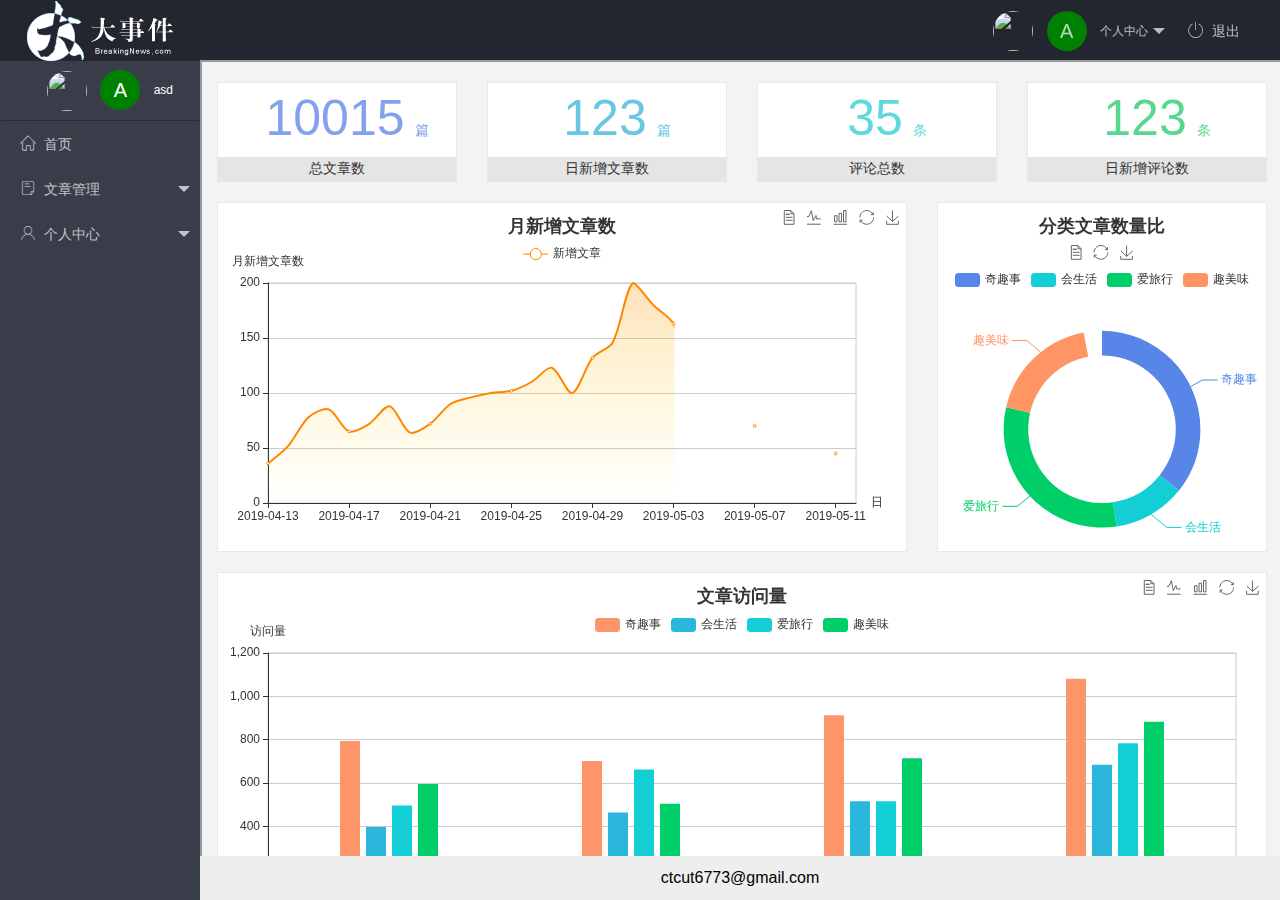
==== commit a1b31e47: "完成个人中心功能" ====
--- a/index.html
+++ b/index.html
@@ -41,9 +41,9 @@
                         个人中心
                     </a>
                     <dl class="layui-nav-child">
-                        <dd><a href="">基本资料</a></dd>
-                        <dd><a href="">更换头像</a></dd>
-                        <dd><a href="">重置密码</a></dd>
+                        <dd><a href="/user/user_info.html" target="fm">基本资料</a></dd>
+                        <dd><a href="/user/user_avatar.html" target="fm">更换头像</a></dd>
+                        <dd><a href="/user/user_pwd.html" target="fm">重置密码</a></dd>
                     </dl>
                 </li>
                 <li class="layui-nav-item">
@@ -77,9 +77,12 @@
                     <li class="layui-nav-item">
                         <a href="javascript:;"><span class="iconfont icon-user"></span>个人中心</a>
                         <dl class="layui-nav-child">
-                            <dd><a href="javascript:;"><i class="layui-icon layui-icon-app"></i>基本资料</a></dd>
-                            <dd><a href="javascript:;"><i class="layui-icon layui-icon-app"></i>跟换头像</a></dd>
-                            <dd><a href="javascript:;"><i class="layui-icon layui-icon-app"></i>重置密码</a></dd>
+                            <dd><a href="/user/user_info.html" target="fm"><i
+                                        class="layui-icon layui-icon-app"></i>基本资料</a></dd>
+                            <dd><a href="/user/user_avatar.html" target="fm"><i
+                                        class="layui-icon layui-icon-app"></i>跟换头像</a></dd>
+                            <dd><a href="/user/user_pwd.html" target="fm"><i
+                                        class="layui-icon layui-icon-app"></i>重置密码</a></dd>
 
                         </dl>
                     </li>
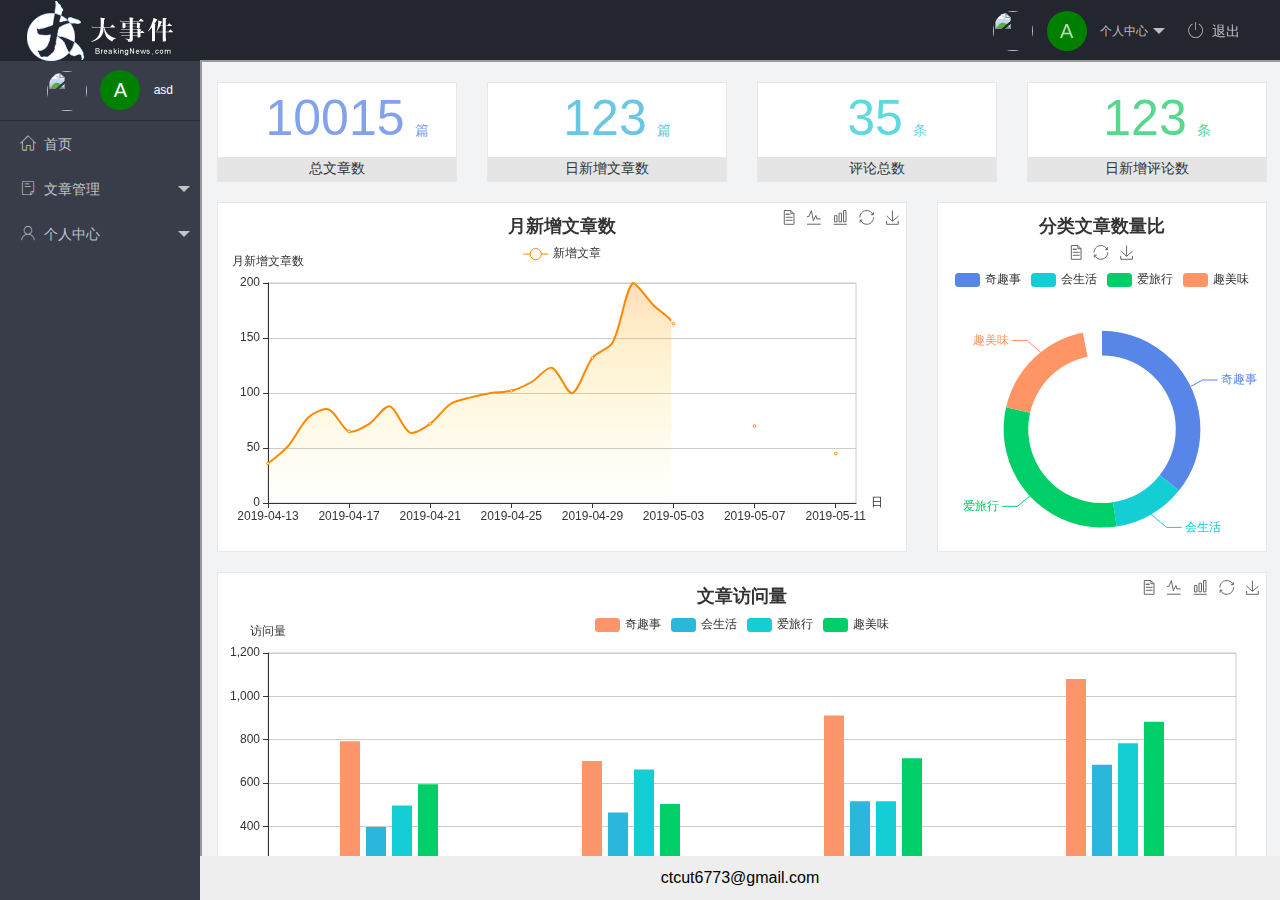
==== commit 1f133079: "完成了" ====
--- a/index.html
+++ b/index.html
@@ -68,8 +68,10 @@
                     <li class="layui-nav-item">
                         <a class="" href="javascript:;"><span class="iconfont icon-16"></span>文章管理</a>
                         <dl class="layui-nav-child">
-                            <dd><a href="javascript:;"><i class="layui-icon layui-icon-app"></i> 文章类别</a></dd>
-                            <dd><a href="javascript:;"><i class="layui-icon layui-icon-app"></i>文章列表</a></dd>
+                            <dd><a href="/art/art_cate.html" target="fm"><i class="layui-icon layui-icon-app"></i>
+                                    文章类别</a></dd>
+                            <dd><a href="/art/art_list.html" target="fm"><i
+                                        class="layui-icon layui-icon-app"></i>文章列表</a></dd>
                             <dd><a href="javascript:;"><i class="layui-icon layui-icon-app"></i>发布文章</a></dd>
 
                         </dl>
